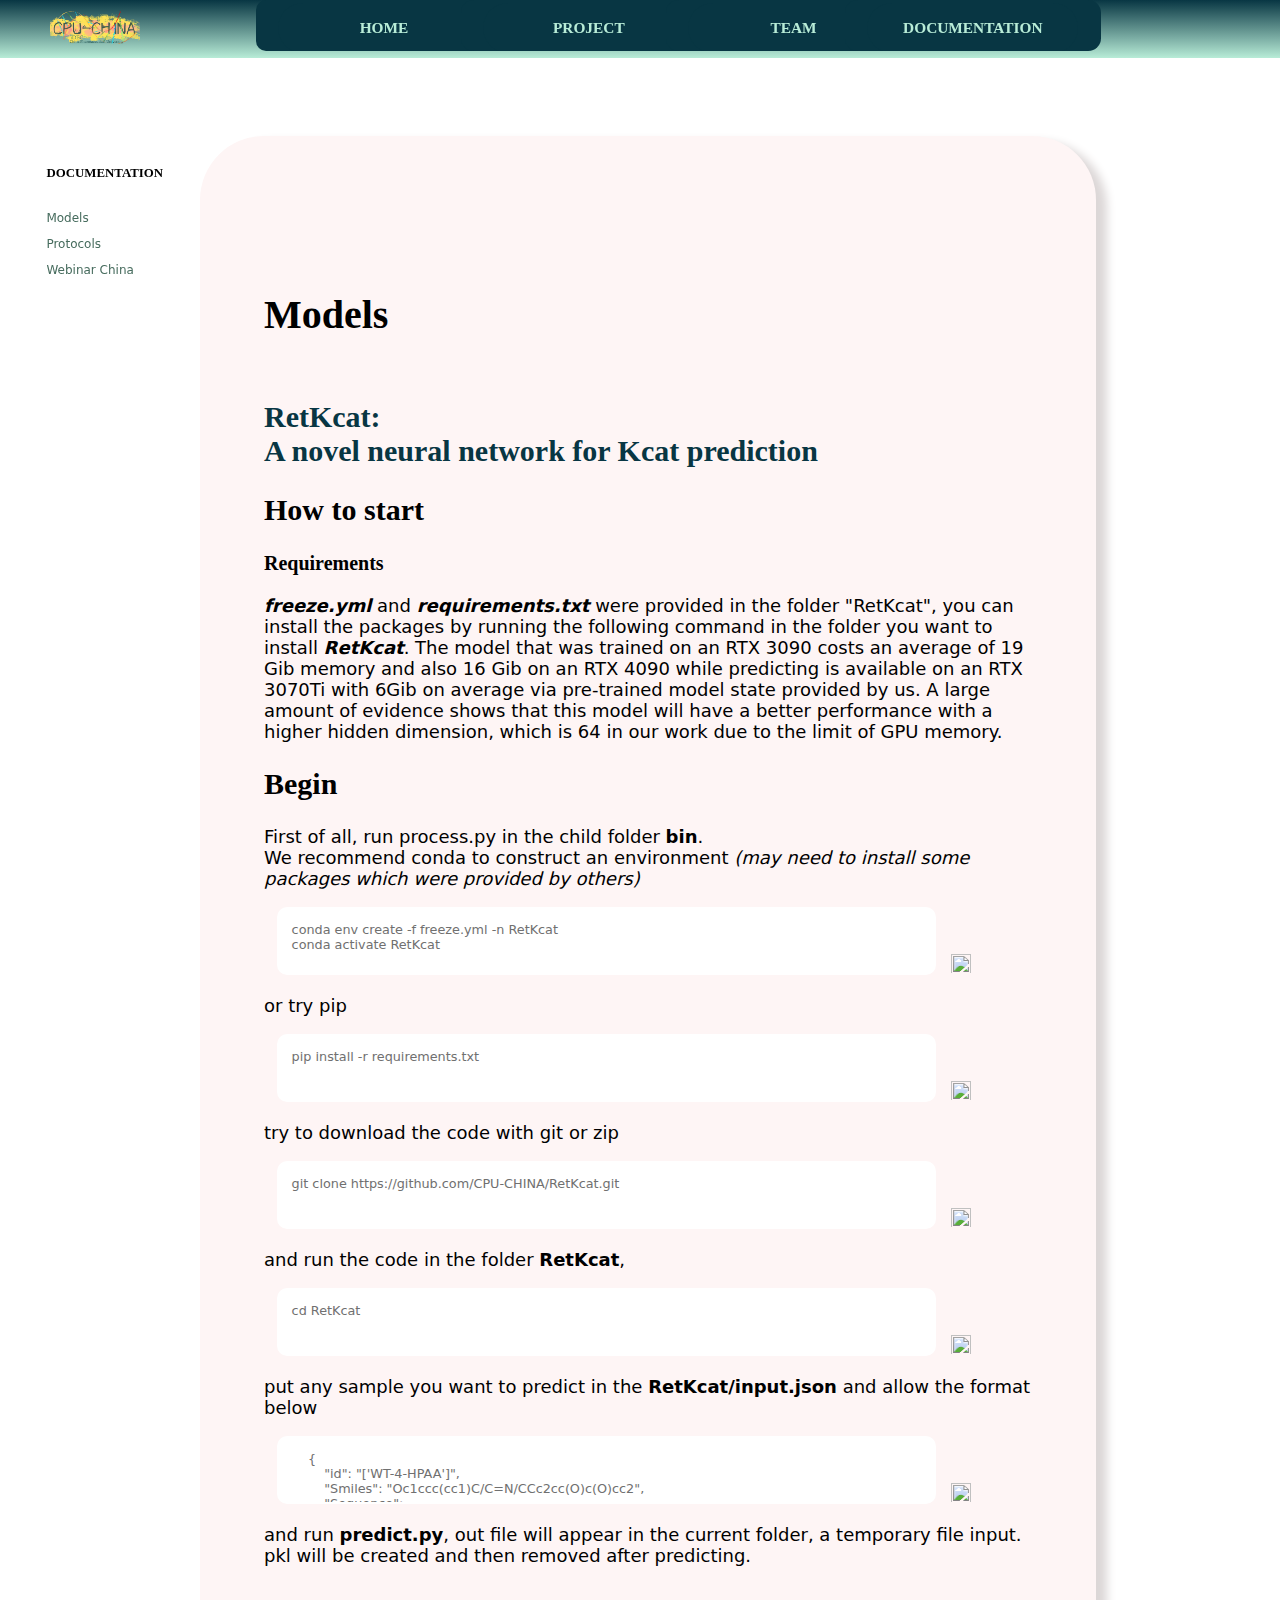
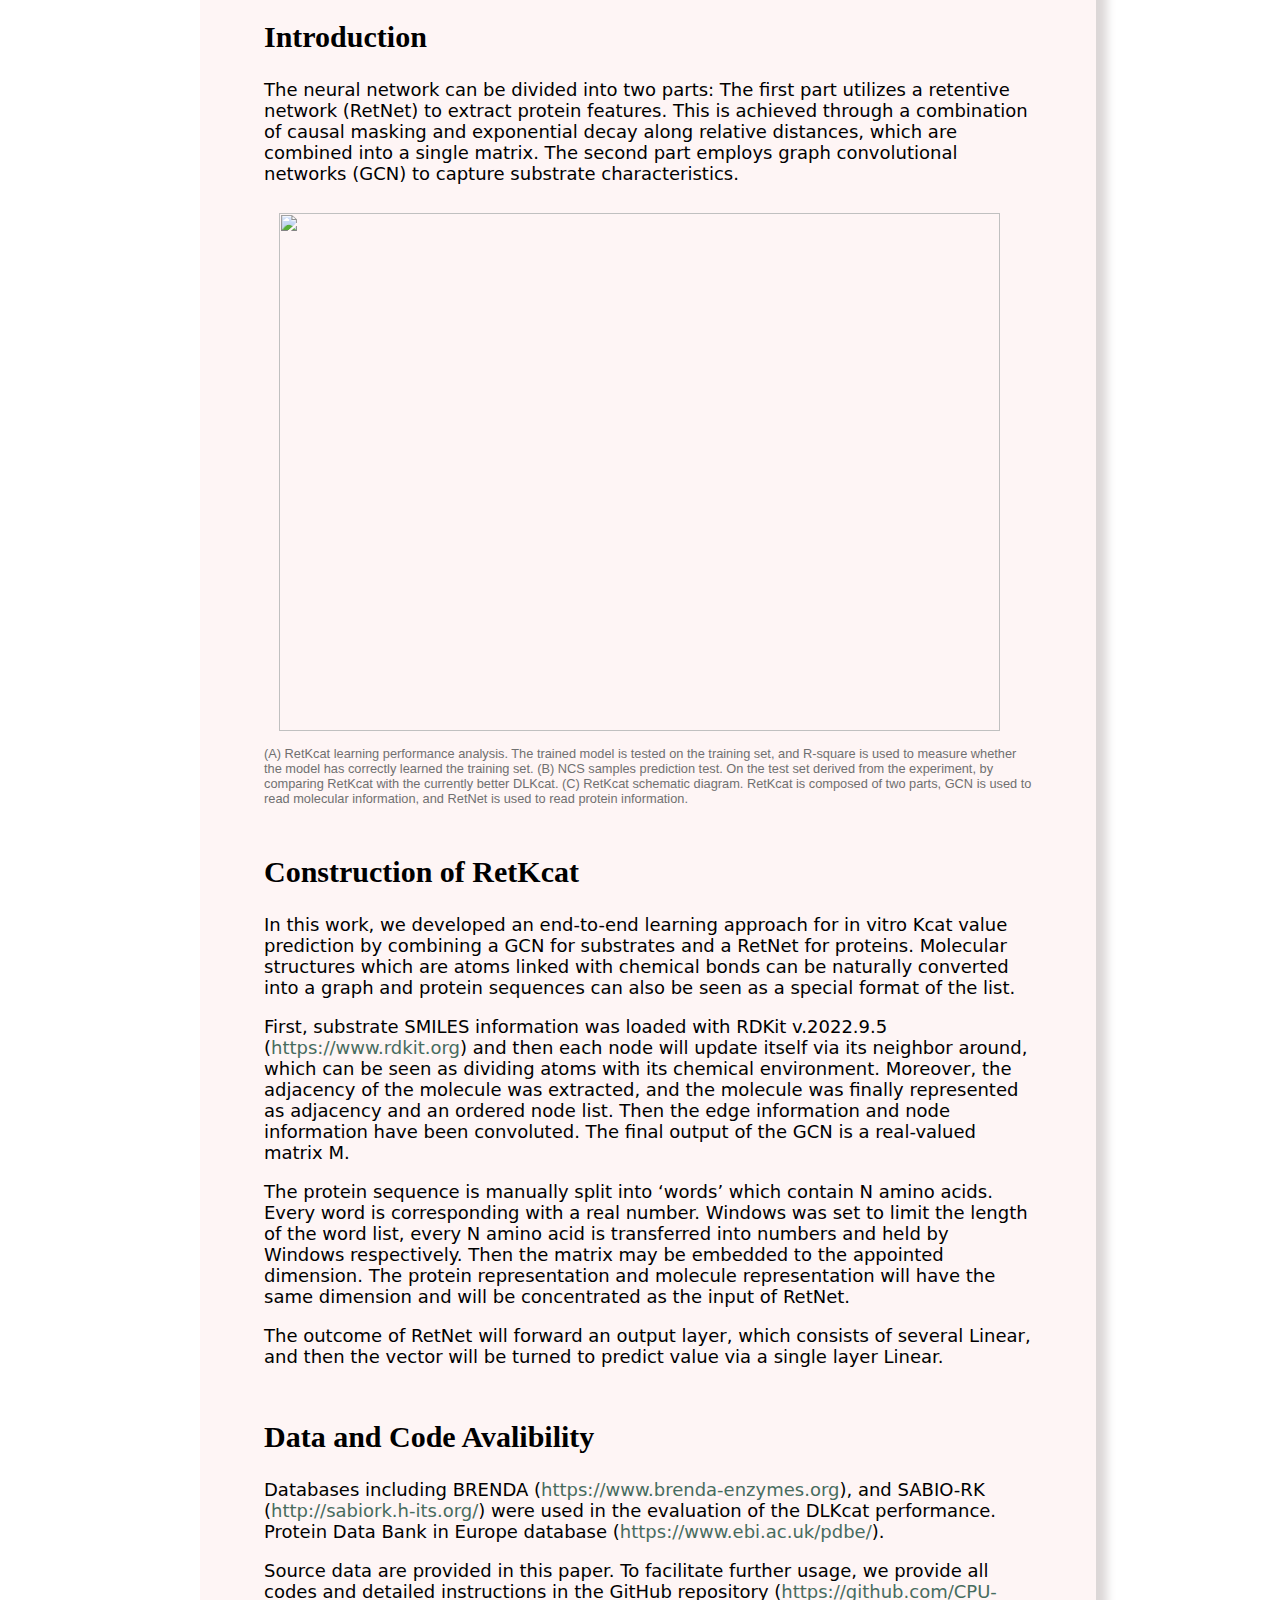
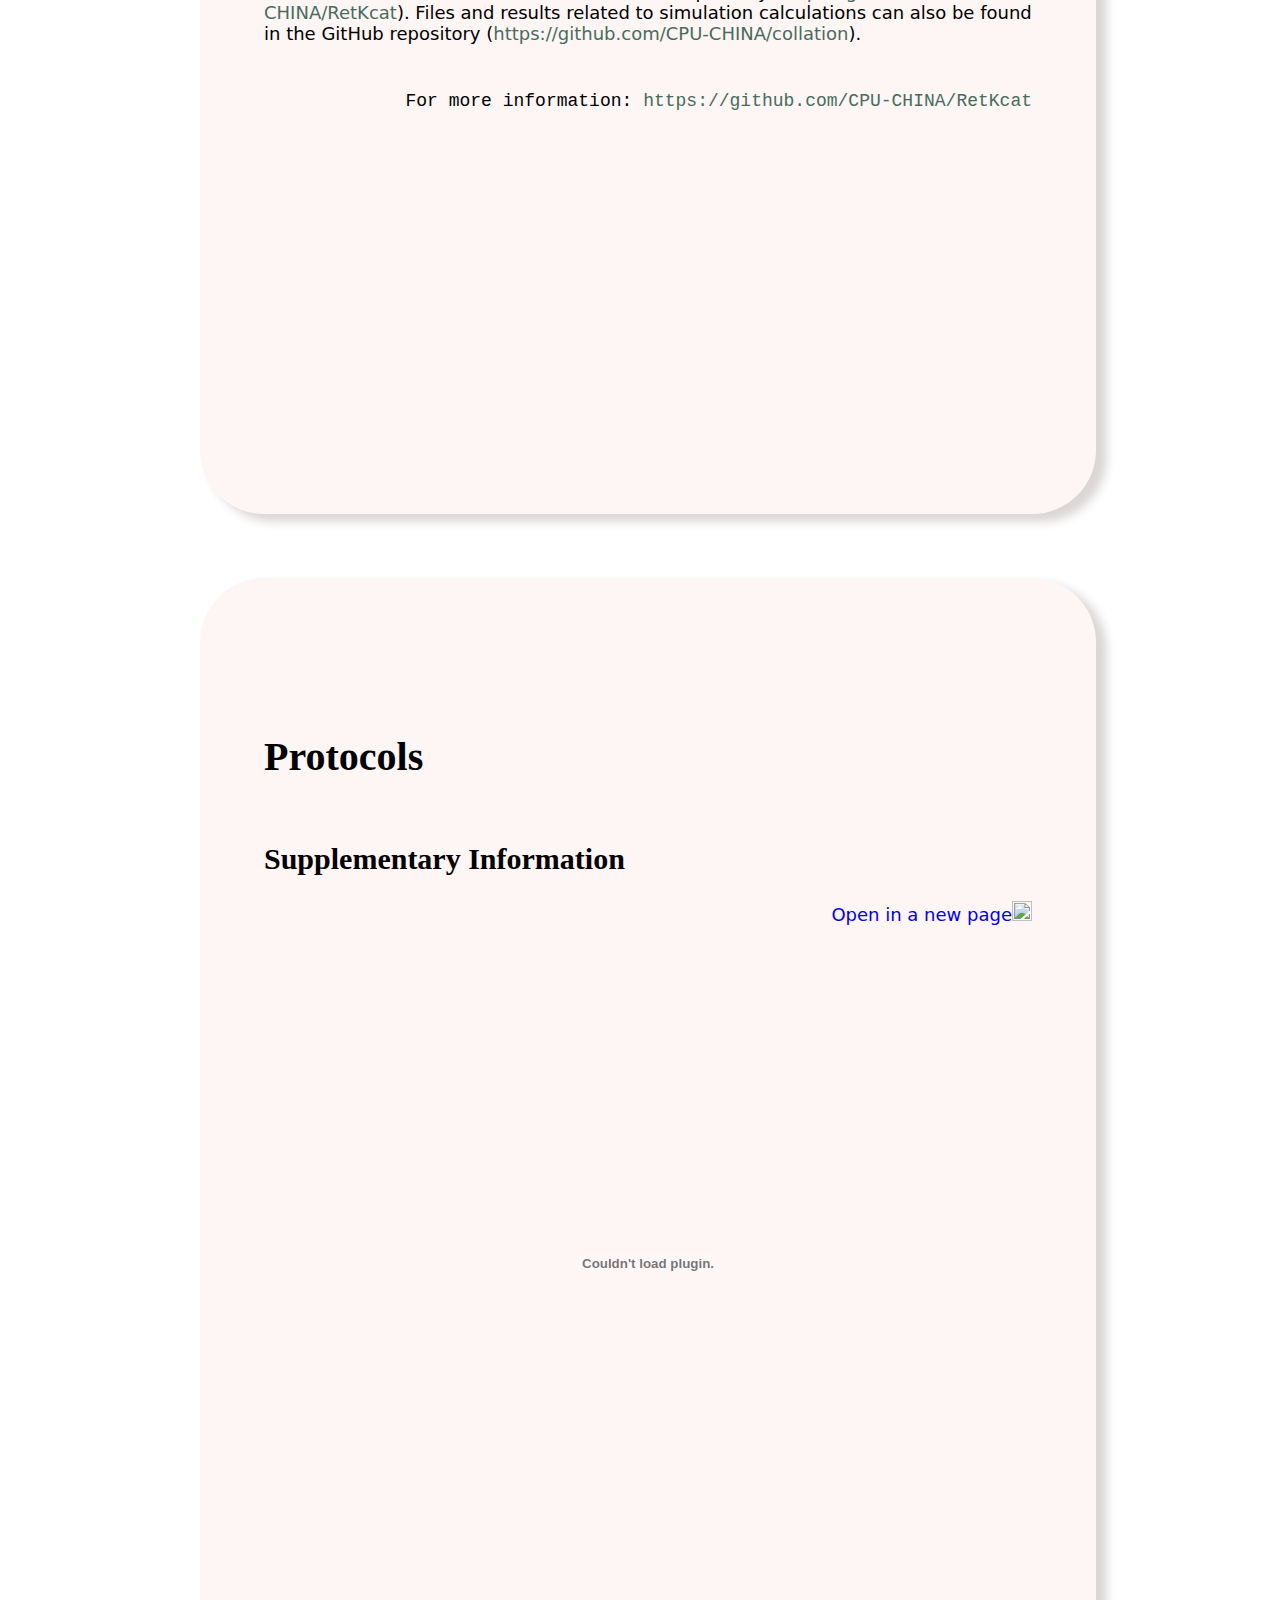
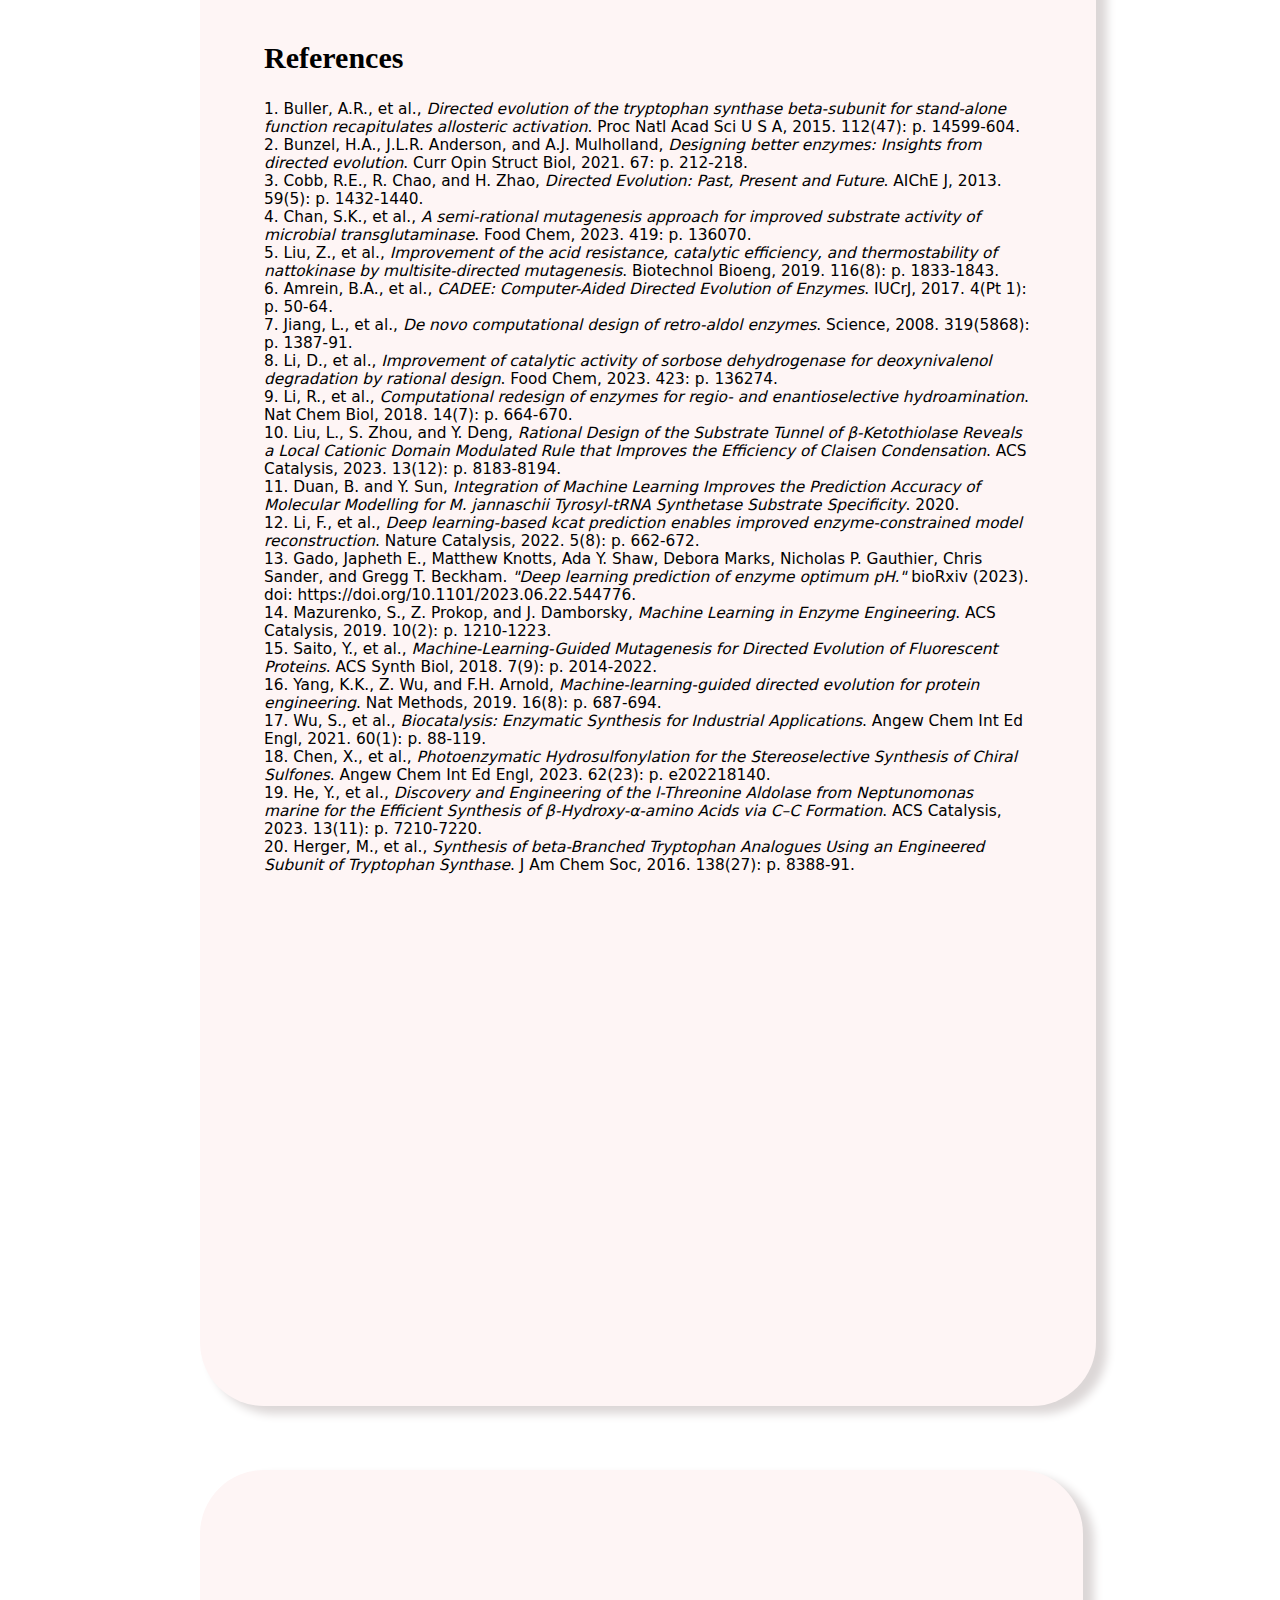
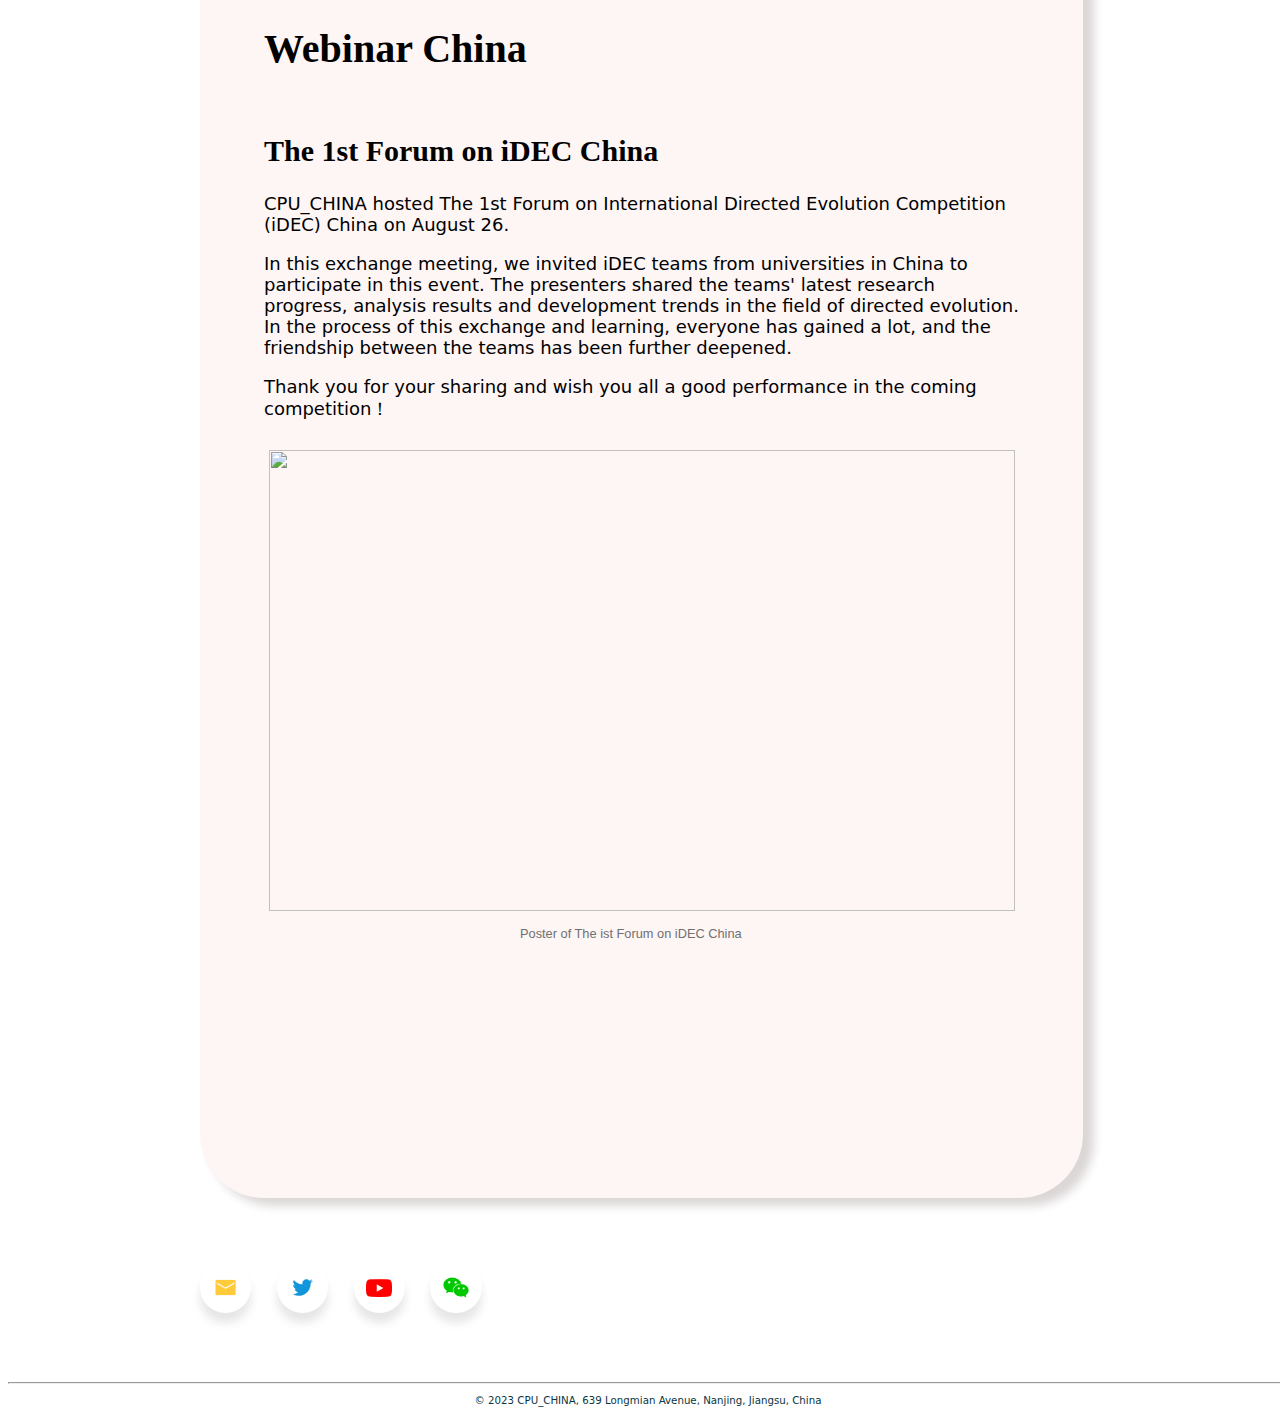
==== html/DOCUMENTATION.html @ b69ee8ca "Fix tital path" ====
<!doctype html>
<html lang="en">
<head>
<meta charset="utf-8">
<meta http-equiv="X-UA-Compatible" content="IE=edge,chrome=1"><meta http-equiv="Content-Type" content="text/html; charset=utf-8"><meta name="applicable-device" content="mobile"><meta name="renderer" content="webkit"><meta name="force-rendering" content="webkit"><meta name="viewport" content="width=device-width,initial-scale=1,minimum-scale=1,maximum-scale=1,user-scalable=no,viewport-fit=cover">
<title>DOCUMENTATION</title>
	<link rel="icon" href="../images/icon.png" size="16×16">
<link href="../css/DOCUMENTATION.css" rel="stylesheet" type="text/css">
<script id="applicationScript" type="text/javascript" src="../js/DOCUMENTATION.js"></script>
</head>

<body>
	
<div id="top">
	<button onclick="topFunction()" id="myBtn" title="Back to top"></button>
<script>
// 当网页向下滑动 20px 出现"返回顶部" 按钮
window.onscroll = function() {scrollFunction()};
 
function scrollFunction() {console.log(121);
    if (document.body.scrollTop > 20 || document.documentElement.scrollTop > 20) {
        document.getElementById("myBtn").style.display = "block";
    } else {
        document.getElementById("myBtn").style.display = "none";
    }
}
 
// 点击按钮，返回顶部
function topFunction() {
    document.body.scrollTop = 0;
    document.documentElement.scrollTop = 0;
}
</script>
	</div>
	<div id="nav">
		<img src="../images/队伍logo.png" alt="" style="width:7.025vw;height:3.325vw;margin-right:10rem;margin-left:5rem;margin-top:0.6vw"/>
		
		<div class="items">
        <div class="menu">
		<a href="../index.html" class="function">HOME</a>
			</div>
		</div>
		<div class="items">
			<div class="menu1">
		<a href="html/PROJECT.html" class="function">PROJECT</a>
		<div class="drop"><a href="PROJECT.html#aaa">Introduction</a></div>
		<div class="drop"><a href="PROJECT.html#bbb">Results</a></div>
        <div class="drop"><a href="TIMELINE.html">Timeline</a></div>
			</div>
		</div>
		<div class="items">
			<div class="menu2">
			<a href="html/MEMBERS.html" class="function">TEAM</a>
                <div class="drop"><a href="MEMBERS.html#aaa">Members</a></div>
                <div class="drop"><a href="SOCIAL MEDIA.html#aaa">Social Media</a></div>
				<div class="drop"><a href="SOCIAL MEDIA.html#bbb">Sponsors</a></div>
			</div>
		</div>
		<div class="items">
			<div class="menu3">
			<span><a href="html/DOCUMENTATION.html" class="function">DOCUMENTATION</a></span>
                <div class="drop"><a href="DOCUMENTATION.html#aaa">Models</a></div>
                <div class="drop"><a href="DOCUMENTATION.html#bbb">Protocols</a></div>
				<div class="drop"><a href="DOCUMENTATION.html#ccc">Webinar China</a></div>
	</div>
		</div>
	</div>
	<div id="float">
		<h6>DOCUMENTATION</h6>
		
		<p style="font-size:1.2rem"><a href="#aaa" class="website">Models</a></p>
		<p style="font-size:1.2rem"><a href="#bbb" class="website">Protocols</a></p>
		<p style="font-size:1.2rem"><a href="#ccc" class="website">Webinar China</a></p>
	</div>
<div id="aaa">
	<h1>Models</h1>
	<br />
		<h2 style="color:#083643">RetKcat: <br />A novel neural network for Kcat prediction</h2>
		<h2>How to start</h2>
		<h3>Requirements</h3>
		
	    <p><strong><em>freeze.yml</em></strong> and <strong><em>requirements.txt</em></strong> were provided in the folder "RetKcat", you can install the packages by running the following command in the folder you want to install <strong><em>RetKcat</em></strong>. The model that was trained on an RTX 3090 costs an average of 19 Gib memory and also 16 Gib on an RTX 4090 while predicting is available on an RTX 3070Ti with 6Gib on average via pre-trained model state provided by us. A large amount of evidence shows that this model will have a better performance with a higher hidden dimension, which is 64 in our work due to the limit of GPU memory.</p>
		
		<h2>Begin</h2>
	    <p>First of all, run process.py in the child folder <strong>bin</strong>.<br />
        We recommend conda to construct an environment <em>(may need to install some packages which were provided by others)</em></p>
		<textarea id="copy" class="codes" readonly>conda env create -f freeze.yml -n RetKcat
conda activate RetKcat</textarea>
        <button onClick="copy();" value="Copy"><div class="pichange" title="Copy"><img src="../images/复制 (2).png" alt=""/><img src="../images/复制 (3).png" alt=""/></div></button>
		
		<p>or try pip</p>
	    <textarea id="copy1" class="codes" readonly>pip install -r requirements.txt</textarea>
        <button onClick="copy1();" value="Copy"><div class="pichange" title="Copy"><img src="../images/复制 (2).png" alt=""/><img src="../images/复制 (3).png" alt=""/></div></button>
	    
		<p>try to download the code with git or zip</p>
	    <textarea id="copy2" class="codes" readonly>git clone https://github.com/CPU-CHINA/RetKcat.git</textarea>
		<button onClick="copy2();" value="Copy"><div class="pichange" title="Copy"><img src="../images/复制 (2).png" alt=""/><img src="../images/复制 (3).png" alt=""/></div></button>
		
		<p>and run the code in the folder <strong>RetKcat</strong>,</p>
	    <textarea id="copy3" class="codes" readonly>cd RetKcat</textarea>
		<button onClick="copy3();" value="Copy"><div class="pichange" title="Copy"><img src="../images/复制 (2).png" alt=""/><img src="../images/复制 (3).png" alt=""/></div></button>
		
		<p>put any sample you want to predict in the <strong>RetKcat/input.json</strong> and allow the format below</p>
	    <textarea id="copy4" class="codes" readonly>    {   
        "id": "['WT-4-HPAA']",
        "Smiles": "Oc1ccc(cc1)C/C=N/CCc2cc(O)c(O)cc2",
        "Sequence": "[base64]",
        "Value": 21.35
    }</textarea>
	    <button onClick="copy4();" value="Copy"><div class="pichange" title="Copy"><img src="../images/复制 (2).png" alt=""/><img src="../images/复制 (3).png" alt=""/></div></button>
	    
		<p>and run <strong>predict.py</strong>, out file will appear in the current folder, a temporary file input. pkl will be created and then removed after predicting.</p>
		<br />
		
		<h2>Introduction</h2>
	    <p>The neural network can be divided into two parts: The first part utilizes a retentive network (RetNet) to extract protein features. This is achieved through a combination of causal masking and exponential decay along relative distances, which are combined into a single matrix. The second part employs graph convolutional networks (GCN) to capture substrate characteristics.</p><br />
		<img src="../images/construction.png"  alt="" style="margin-left: 1.2vw;width:56.2875vw;height:40.5vw"/>
	    
		<p style="font-family:'Gill Sans', 'Gill Sans MT', 'Myriad Pro', 'DejaVu Sans Condensed', Helvetica, Arial, 'sans-serif';font-size: 1vw;color:#707070">(A) RetKcat learning performance analysis. The trained model is tested on the training set, and R-square is used to measure whether the model has correctly learned the training set. (B) NCS samples prediction test. On the test set derived from the experiment, by comparing RetKcat with the currently better DLKcat. (C) RetKcat schematic diagram. RetKcat is composed of two parts, GCN is used to read molecular information, and RetNet is used to read protein information.</p>
		<br />
		
		<h2>Construction of RetKcat</h2>
		<p>In this work, we developed an end-to-end learning approach for in vitro Kcat value prediction by combining a GCN for substrates and a RetNet for proteins. Molecular structures which are atoms linked with chemical bonds can be naturally converted into a graph and protein sequences can also be seen as a special format of the list.</p>
        <p>First, substrate SMILES information was loaded with RDKit v.2022.9.5 (<a href="https://www.rdkit.org" target="_blank" class="website">https://www.rdkit.org</a>) and then each node will update itself via its neighbor around, which can be seen as dividing atoms with its chemical environment. Moreover, the adjacency of the molecule was extracted, and the molecule was finally represented as adjacency and an ordered node list. Then the edge information and node information have been convoluted. The final output of the GCN is a real-valued matrix M.</p>
        
		<p>The protein sequence is manually split into ‘words’ which contain N amino acids. Every word is corresponding with a real number. Windows was set to limit the length of the word list, every N amino acid is transferred into numbers and held by Windows respectively. Then the matrix may be embedded to the appointed dimension. The protein representation and molecule representation will have the same dimension and will be concentrated as the input of RetNet.</p>

		<p>The outcome of RetNet will forward an output layer, which consists of several Linear, and then the vector will be turned to  predict value via a single layer Linear.</p><br />
	    
		<h2>Data and Code Avalibility</h2>
	    <p>Databases including BRENDA (<a href="https://www.brenda-enzymes.org" target="_blank" class="website">https://www.brenda-enzymes.org</a>), and SABIO-RK (<a href="http://sabiork.h-its.org/" target="_blank" class="website">http://sabiork.h-its.org/</a>) were used in the evaluation of the DLKcat performance. Protein Data Bank in Europe database (<a href="https://www.ebi.ac.uk/pdbe/" target="_blank" class="website">https://www.ebi.ac.uk/pdbe/</a>).</p>
	  
		<p>Source data are provided in this paper. To facilitate further usage, we provide all codes and detailed instructions in the GitHub repository (<a href="https://github.com/CPU-CHINA/RetKcat" target="_blank" class="website" >https://github.com/CPU-CHINA/RetKcat</a>). Files and results related to simulation calculations can also be found in the GitHub repository (<a href="https://github.com/CPU-CHINA/collation" target="_blank" class="website">https://github.com/CPU-CHINA/collation</a>).</p>
		<br />
		
		<p style="text-align: right;font-family: Consolas, 'Andale Mono', 'Lucida Console', 'Lucida Sans Typewriter', Monaco, 'Courier New', 'monospace'">For more information: <a href="https://github.com/CPU-CHINA/RetKcat" target="_blank" class="website">https://github.com/CPU-CHINA/RetKcat</a></p>
		</div>
	
<div id="bbb">
	<h1>Protocols</h1>
	<br />
		<h2>Supplementary Information</h2>
		<p style="text-align: right"><a href="../SI.pdf" target="_blank" class="SI" >Open in a new page<img src="../images/文件.png" width="20" height="20" alt=""/></a></p>
	  <p><embed type="application/pdf" src="../SI.pdf" style="width:100%;height: 50vw"></p>
	  <br />
		<h2>References</h2>
		<p style="font-size: 1.2vw">1. Buller, A.R., et al., <em>Directed evolution of the tryptophan synthase beta-subunit for stand-alone function recapitulates allosteric activation</em>. Proc Natl Acad Sci U S A, 2015. 112(47): p. 14599-604.<br />
2.	Bunzel, H.A., J.L.R. Anderson, and A.J. Mulholland, <em>Designing better enzymes: Insights from directed evolution</em>. Curr Opin Struct Biol, 2021. 67: p. 212-218.<br />
3.	Cobb, R.E., R. Chao, and H. Zhao, <em>Directed Evolution: Past, Present and Future</em>. AIChE J, 2013. 59(5): p. 1432-1440.<br />
4.	Chan, S.K., et al., <em>A semi-rational mutagenesis approach for improved substrate activity of microbial transglutaminase</em>. Food Chem, 2023. 419: p. 136070.<br />
5.	Liu, Z., et al., <em>Improvement of the acid resistance, catalytic efficiency, and thermostability of nattokinase by multisite-directed mutagenesis</em>. Biotechnol Bioeng, 2019. 116(8): p. 1833-1843.<br />
6.	Amrein, B.A., et al., <em>CADEE: Computer-Aided Directed Evolution of Enzymes</em>. IUCrJ, 2017. 4(Pt 1): p. 50-64.<br />
7.	Jiang, L., et al., <em>De novo computational design of retro-aldol enzymes</em>. Science, 2008. 319(5868): p. 1387-91.<br />
8.	Li, D., et al., <em>Improvement of catalytic activity of sorbose dehydrogenase for deoxynivalenol degradation by rational design</em>. Food Chem, 2023. 423: p. 136274.<br />
9.	Li, R., et al., <em>Computational redesign of enzymes for regio- and enantioselective hydroamination</em>. Nat Chem Biol, 2018. 14(7): p. 664-670.<br />
10.	Liu, L., S. Zhou, and Y. Deng, <em>Rational Design of the Substrate Tunnel of β-Ketothiolase Reveals a Local Cationic Domain Modulated Rule that Improves the Efficiency of Claisen Condensation</em>. ACS Catalysis, 2023. 13(12): p. 8183-8194.<br />
11.	Duan, B. and Y. Sun, <em>Integration of Machine Learning Improves the Prediction Accuracy of Molecular Modelling for M. jannaschii Tyrosyl-tRNA Synthetase Substrate Specificity</em>. 2020.<br />
12.	Li, F., et al., <em>Deep learning-based kcat prediction enables improved enzyme-constrained model reconstruction</em>. Nature Catalysis, 2022. 5(8): p. 662-672.<br />
13.	Gado, Japheth E., Matthew Knotts, Ada Y. Shaw, Debora Marks, Nicholas P. Gauthier, Chris Sander, and Gregg T. Beckham. <em>"Deep learning prediction of enzyme optimum pH."</em> bioRxiv (2023). doi: https://doi.org/10.1101/2023.06.22.544776.<br />
14.	Mazurenko, S., Z. Prokop, and J. Damborsky, <em>Machine Learning in Enzyme Engineering</em>. ACS Catalysis, 2019. 10(2): p. 1210-1223.<br />
15.	Saito, Y., et al., <em>Machine-Learning-Guided Mutagenesis for Directed Evolution of Fluorescent Proteins</em>. ACS Synth Biol, 2018. 7(9): p. 2014-2022.<br />
16.	Yang, K.K., Z. Wu, and F.H. Arnold, <em>Machine-learning-guided directed evolution for protein engineering</em>. Nat Methods, 2019. 16(8): p. 687-694.<br />
17.	Wu, S., et al., <em>Biocatalysis: Enzymatic Synthesis for Industrial Applications</em>. Angew Chem Int Ed Engl, 2021. 60(1): p. 88-119.<br />
18.	Chen, X., et al., <em>Photoenzymatic Hydrosulfonylation for the Stereoselective Synthesis of Chiral Sulfones</em>. Angew Chem Int Ed Engl, 2023. 62(23): p. e202218140.<br />
19.	He, Y., et al., <em>Discovery and Engineering of the l-Threonine Aldolase from Neptunomonas marine for the Efficient Synthesis of β-Hydroxy-α-amino Acids via C–C Formation</em>. ACS Catalysis, 2023. 13(11): p. 7210-7220.<br />
20.	Herger, M., et al., <em>Synthesis of beta-Branched Tryptophan Analogues Using an Engineered Subunit of Tryptophan Synthase</em>. J Am Chem Soc, 2016. 138(27): p. 8388-91.<br />
<br />
</p>
	</div>
<div id="ccc">
	<h1>Webinar China</h1>
	<br />
		<h2>The 1st Forum on iDEC China</h2>
		
	    <p>CPU_CHINA hosted The 1st Forum on International Directed Evolution Competition (iDEC) China on August 26.</p>
		<p>In this exchange meeting, we invited iDEC teams from universities in China to participate in this event. The presenters shared the teams' latest research progress, analysis results and development trends in the field of directed evolution. In the process of this exchange and learning, everyone has gained a lot, and the friendship between the teams has been further deepened. </p>
		<p>Thank you for your sharing and wish you all a good performance in the coming competition！</p>
		<br />
	    <img src="../images/poster.jpg" alt="" style="padding-left:0.4vw;width:58.26vw;height:36.024vw"/> <p style="padding-left:20vw;font-family:'Gill Sans', 'Gill Sans MT', 'Myriad Pro', 'DejaVu Sans Condensed', Helvetica, Arial, 'sans-serif';font-size: 1vw;color:#707070">Poster of The ist Forum on iDEC China</p>
	</div>

<div id="foot">
	<div class="wrapper">
		<div class="button1">
			<div class="icon">
	    <img src="../images/邮件_2.png" style="width:2vw;height:2vw" alt=""/>
			<a href="cpuidec@outlook.com" class="website" target="_blank"><span>Mail</span></a>
		</div>
		</div>
		<div class="button1">
			<div class="icon">
			<img src="../images/推特 (2).png" style="width:2vw;height:2vw" alt=""/>
			<a href="https://twitter.com/CPUiDEC" class="website" target="_blank"><span>X/Twitter</span></a>
		</div>
		</div>
		<div class="button1">
			<div class="icon">
	    <img src="../images/youtube (2).png" style="width:2vw;height:2vw" alt=""/>
			<a href="https://www.youtube.com/channel/UC6F-a6IRl6As4OQupKKFChA" class="website" target="_blank"><span>YouTube</span></a>
		</div>
		</div>
		<div class="button1">
			<div class="icon">
	    <img src="../images/微信 (4).png" style="width:2vw;height:2vw" alt=""/>
			<a href="https://mp.weixin.qq.com/s/IXvS5gNCoC4EXbNunYW3pA" class="website" target="_blank"><span>WeChat</span></a>
		</div>
	</div>
	</div>
	</div>
	<div style="margin-top:5vw">
	<hr style="color:#083643">
		<p style="color:#083643;font-size: 0.8vw;text-align: center">© 2023 CPU_CHINA, 639 Longmian Avenue, Nanjing, Jiangsu, China</p>
	</div>
</body>
</html>
---- css/DOCUMENTATION.css ----
@charset "utf-8";
/* CSS Document */

#loading{
	width:50vw;
	height:100vh;
	overflow:hidden;
	top:0;
	left:0;
	padding-left: 28vw;
	padding-top:13vw;
	float:left;
	margin-bottom:10vw;
	z-index: 999;
	background-color:black;
	position: fixed

}

html,body{
	font-size:10px;
	width:100%;
	display: grid;
}
body{
	min-width: 1200px;
	overflow: scroll
}

@media(max-width:600px){
	#loading_bg{width:100vw}
	#loading{width:100vw}
	body{width:100vw;}
	#top{width:100vw}
	#nav{width:100vw}
	#float{width:100vw}
	#aaa{width:100vw}
	#bbb{width:100vw}
	#ccc{width:100vw}
	#foot{width:100vw}
	}
@media(max-width:700px){
	#loading_bg{width:100vw}
	#loading{width:100vw}
	body{width:100vw;}
	#top{width:100vw}
	#nav{width:100vw}
	#float{width:100vw}
	#aaa{width:100vw}
	#bbb{width:100vw}
	#ccc{width:100vw}
	#foot{width:100vw}
}
@media(max-width:800px){
	#loading_bg{width:100vw}
	#loading{width:100vw}
	body{width:100vw;}
	#top{width:100vw}
	#nav{width:100vw}
	#float{width:100vw}
	#aaa{width:100vw}
	#bbb{width:100vw}
	#ccc{width:100vw}
	#foot{width:100vw}
}
@media(max-width:960px){
	#loading_bg{width:100vw}
	#loading{width:100vw}
	body{width:100vw;}
	#top{width:100vw}
	#nav{width:100vw}
	#float{width:100vw}
	#aaa{width:100vw}
	#bbb{width:100vw}
	#ccc{width:100vw}
	#foot{width:100vw}
}
@media(max-width:1100px){
	#loading_bg{width:100vw}
	#loading{width:100vw}
	body{width:100vw;}
	#top{width:100vw}
	#nav{width:100vw}
	#float{width:100vw}
	#aaa{width:100vw}
	#bbb{width:100vw}
	#ccc{width:100vw}
	#foot{width:100vw}
}
@media(max-width:1200px){
	#loading_bg{width:100vw}
	#loading{width:100vw}
	body{width:100vw;}
	#top{width:100vw}
	#nav{width:100vw}
	#float{width:100vw}
	#aaa{width:100vw}
	#bbb{width:100vw}
	#ccc{width:100vw}
	#foot{width:100vw}
}
@media(max-width:1300px){
	#loading_bg{width:100vw}
	#loading{width:100vw}
	body{width:100vw;}
	#top{width:100vw}
	#nav{width:100vw}
	#float{width:100vw}
	#aaa{width:100vw}
	#bbb{width:100vw}
	#ccc{width:100vw}
	#foot{width:100vw}
}
@media(max-width:1400px){
	#loading_bg{width:100vw}
	#loading{width:100vw}
	body{width:100vw;}
	#top{width:100vw}
	#nav{width:100vw}
	#float{width:100vw}
	#aaa{width:100vw}
	#bbb{width:100vw}
	#ccc{width:100vw}
	#foot{width:100vw}
}
@media(max-width:1500px){
	#loading_bg{width:100vw}
	#loading{width:100vw}
	body{width:100vw;}
	#top{width:100vw}
	#nav{width:100vw}
	#float{width:100vw}
	#aaa{width:100vw}
	#bbb{width:100vw}
	#ccc{width:100vw}
	#foot{width:100vw}
}
@media(max-width:1600px){
	#loading_bg{width:100vw}
	#loading{width:100vw}
	body{width:100vw;}
	#top{width:100vw}
	#nav{width:100vw}
	#float{width:100vw}
	#aaa{width:100vw}
	#bbb{width:100vw}
	#ccc{width:100vw}
	#foot{width:100vw}
}
main{
	width:min(70ch,100% - 4rem);
	margin-inline:auto;
}
h1{
	font-size: 4rem;
}
h2{
	font-size: 3rem;
}
h3{
	font-size: 2rem;
}
p{
	font-size:1.8rem;
	font-family:Segoe, "Segoe UI", "DejaVu Sans", "Trebuchet MS", Verdana, "sans-serif";
	word-break: normal;
}
a{
	text-decoration:none;
}

/*回到顶部按钮*/
#top{
	
}
#myBtn {
			position: fixed;
			bottom: 8vw;
			right: 4vw;
			z-index: 99;
			border: none;
			cursor: pointer;
			inline-height:0;
			font-size:0;
			width:7.5rem;
			height:7.5rem;
			background-color:rgba(0,0,0,0.00);
			background-image: url("../images/组件 1 – 4.png");
			opacity: 0.6;
			background-repeat: no-repeat;
			}
#myBtn:hover {
	filter:drop-shadow(4px 4px 4px rgba(12,0,0,0.2));
	opacity: 1
}
/*顶部导航栏*/
#nav{
	position: fixed;
	width:100%;
	height:4.5vw;
	float:left;
	background:linear-gradient(rgba(8,54,67,1),rgba(184,236,215,1));
	top:0;
	left:0;
	right:0
	
}
/*侧边导航栏*/
#float{
	height:20vw;
	position: fixed;
	margin-top:10vw;
	margin-left: 3vw;
	font-size: 1.5vw;
	font-weight: normal
	
}
/*各个栅格*/
#aaa{
	width:60%;
	height:345rem;
	float:left;
	margin-left:15vw;
	margin-top:10vw;
	padding-top:10vw;
	padding-left:5vw;
	padding-right:5vw;
	background-color: #FEF5F5;
	border-radius: 5vw;
	box-shadow: 10px 7px 10px 1px #DCD7D7;
	
}
#bbb{
	width:60%;
	height:230rem;
	float:left;
	margin-left:15vw;
	margin-top:5vw;
	padding-top:10vw;
	padding-left:5vw;
	padding-right:5vw;
	background-color: #FEF5F5;
	border-radius: 5vw;
	box-shadow: 10px 7px 10px 1px #DCD7D7 ;
}
#ccc{
	width:59%;
	height:120rem;
	float:left;
	margin-left:15vw;
	margin-top:5vw;
	padding-top:10vw;
	padding-left:5vw;
	padding-right:5vw;
	background-color: #FEF5F5;
	border-radius: 5vw;
	box-shadow: 10px 7px 10px 1px #DCD7D7 ;
}
/*底部按钮和页尾*/
#foot{
	margin:0;
	padding:0;
	box-sizing: border-box;
	font-family: "Poppins",sans-serif;
}
.wrapper{
	margin-left: 14vw;
	margin-top:5vw
}
.icon{
	width:100%;
	height:4vw;
	display: grid;
	place-items:center;
	background:linear-gradient(315deg，#fff 0%,#d7e1ec 74%)；
}
.wrapper .button1{
	height:4vw;
	width:4vw;
	float: left;
	margin:0 1vw;
	background:#fff;
	border-radius: 3vw;
	overflow: hidden;
	box-shadow: 0px 10px 10px rgba(0,0,0,0.1);
	transition: all 0.3s ease-in-out;
}
.wrapper .button1:hover{
	width:12vw;
}
.wrapper .button1 .icon{
	display: inline-block;
	text-align: center;
	border-radius: 3vw;
	width:4vw;
	height:4vw;
	margin-top:1vw;
	margin-left:1vw
	
}
.wrapper .button1 .icon img{
	float: left;
	line-height:4vw
}
.wrapper .button1 span{
	font-size: 1.2vw;
	font-weight: 500;
	line-height: 0.2vw;
	margin-left: 4vw;
	font-family:Baskerville, "Palatino Linotype", Palatino, "Century Schoolbook L", "Times New Roman", "serif";
	float: left;
	margin-top: -1vw;
	height:4vw
}
/*导航栏*/
.function:link,.function:visited {
			display:inline-block;
		    width:16vw;
			font-family: Bronova;
			font-weight:bold;
			font-size: 1.2vw;
			color: rgba(184,236,215,1);
			background-color:rgba(8,54,67,1);
	
			text-align:center;
			padding:0.1vw;
			text-decoration:none;
			text-transform:uppercase;
			border:2px solid rgba(255,255,255,0);
			border-radius: 2.6vw;
	height:2vw;
	padding-bottom:1.5vw;
	margin-top: 0.2vw;
	margin-bottom: 0.2vw;
		}
		.function:hover,.function:active {
			text-decoration: underline;
			border-radius: 2.6vw;
			filter: drop-shadow(4px 4px 8px rgba(255,255,255,0.80));
			border:2px solid rgba(184,236,215,1);
			}

.items {
    width:100%;
	left:0;
	top:0;
	height: 0;
	float: left;
	background: rgba(8,54,67,1);
}

.menu{
    width: 20vw;
    height: 4vw;
    background: rgba(8,54,67,1);
    line-height: 3.5vw;
    text-align: center;
    position:fixed;
	top:0;
    overflow:hidden;
	z-index: 99;
	float: left;
	margin-left:20vw;
	border-radius: 1rem;
	
	
}
.menu:hover{
    overflow:visible;
	width:20vw;
    color: rgba(8,54,67,1);
    z-index:999;
    cursor:pointer;
}
.menu1{
    width: 20vw;
    height: 4vw;
    background: rgba(8,54,67,1);
    line-height: 3.5vw;
    text-align: center;
    position:fixed;
	top:0;
    overflow:hidden;
	font-family: Bronova;
	font-weight: Bold;
	font-size: 1.4vw;
	z-index: 99;
	float: left;
	margin-left:36vw;
	border-radius: 1vw;
	
	
}
.menu1:hover{
    overflow:visible;
	width:20vw;
    color: rgba(8,54,67,1);
    z-index:999;
    cursor:pointer;
	
}
.menu2{
    width: 20vw;
    height: 4vw;
    background: rgba(8,54,67,1);
    line-height: 3.5vw;
    text-align: center;
    position:fixed;
	top:0;
    overflow:hidden;
	font-family: Bronova;
	font-weight: Bold;
	font-size: 1.4vw;
	z-index: 99;
	float: left;
	margin-left:52vw;
	border-radius: 1vw
	
}
.menu2:hover{
    overflow:visible;
	width:20vw;
    color: rgba(8,54,67,1);
    z-index:999;
    cursor:pointer;
}
.menu3{
    width: 20vw;
    height: 4vw;
    background: rgba(8,54,67,1);
    line-height: 3.5vw;
    text-align: center;
    position:fixed;
	top:0;
    overflow:hidden;
	font-family:Bronova;
	font-weight: Bold;
	font-size: 1.4vw;
	z-index: 99;
	float: left;
	margin-left:66vw;
	border-radius: 1vw
	
}
.menu3:hover{
    overflow:visible;
	width:20vw;
    color: rgba(8,54,67,1);
    z-index:999;
    cursor:pointer;
}
.drop{
    filter:drop-shadow(2px 2px 2px rgba(255,255,255,0.80));
	text-shadow: -1px 1px 0 #FFF, 1px 1px 0 #FFF,1px -1px 0 #FFF,-1px -1px 0 #FFF;
    text-align: center;
    width: 15vw;
    height: 2.5vw;
    line-height: 2.9vw;
    overflow: hidden;
	font-weight:normal;
	margin-left:2.2vw;
	font-weight: bold;
	font-size:1vw;
	color:rgba(8,54,67,1);
	border:2px solid rgba(255,255,255,0);
}
.drop a{
	color:#476C5E
}
.drop:active,.drop:hover{
    background: rgba(184,236,215,1);
	filter: drop-shadow(4px 4px 4px rgba(184,236,215,0.80));
    cursor: pointer;
	border: 2px solid #0E5468;
	border-radius: 1.6vw;
	color:#53831F
}
/*复制代码*/
button{
	border:2px solid rgba(255,255,255,0);
	background-color:#FEF5F5;
	height:2.1vw;
}
button:hover{
	border:2px solid rgba(255,255,255,0);
	height:2.1vw;
	
}
textarea{
	font-family:"Lucida Grande", "Lucida Sans Unicode", "Lucida Sans", "DejaVu Sans", Verdana, "sans-serif";
	width:50vw;
	font-size:1vw;
	margin-left:1vw;
	height:3vw;
	padding-left:1vw;
	padding-top:1vw;
	padding-bottom:1vw;
	border:2px solid rgba(255,255,255,0);
	border-radius: 0.8vw;
	resize: none;
	user-select: none;
	color: #707070	
	}
.pichange{
	width:2vw;
	height:2vw;
	overflow: hidden;
	border:2px solid rgba(255,255,255,0);
}
.pichange img{
	border:2px solid rgba(255,255,255,0);
	padding-left:0;
	padding-top: 5px;
	height:20px;
	width:20px;
}
.pichange:hover img:last-child{
	display: block;
	border:2px solid rgba(255,255,255,0);
	cursor: pointer
}
.pichange:hover img:first-child{
	display: none;
	border:2px solid rgba(255,255,255,0);
	cursor: pointer
}
.pichange img:last-child{
	display: none;
	border:2px solid rgba(255,255,255,0);			
}
.website{
	text-decoration: none;
	color:#476C5E
}
.website:hover{
	text-decoration: underline;
	color:#9FA939
}
.website:visited{
	color:#9FA939
}
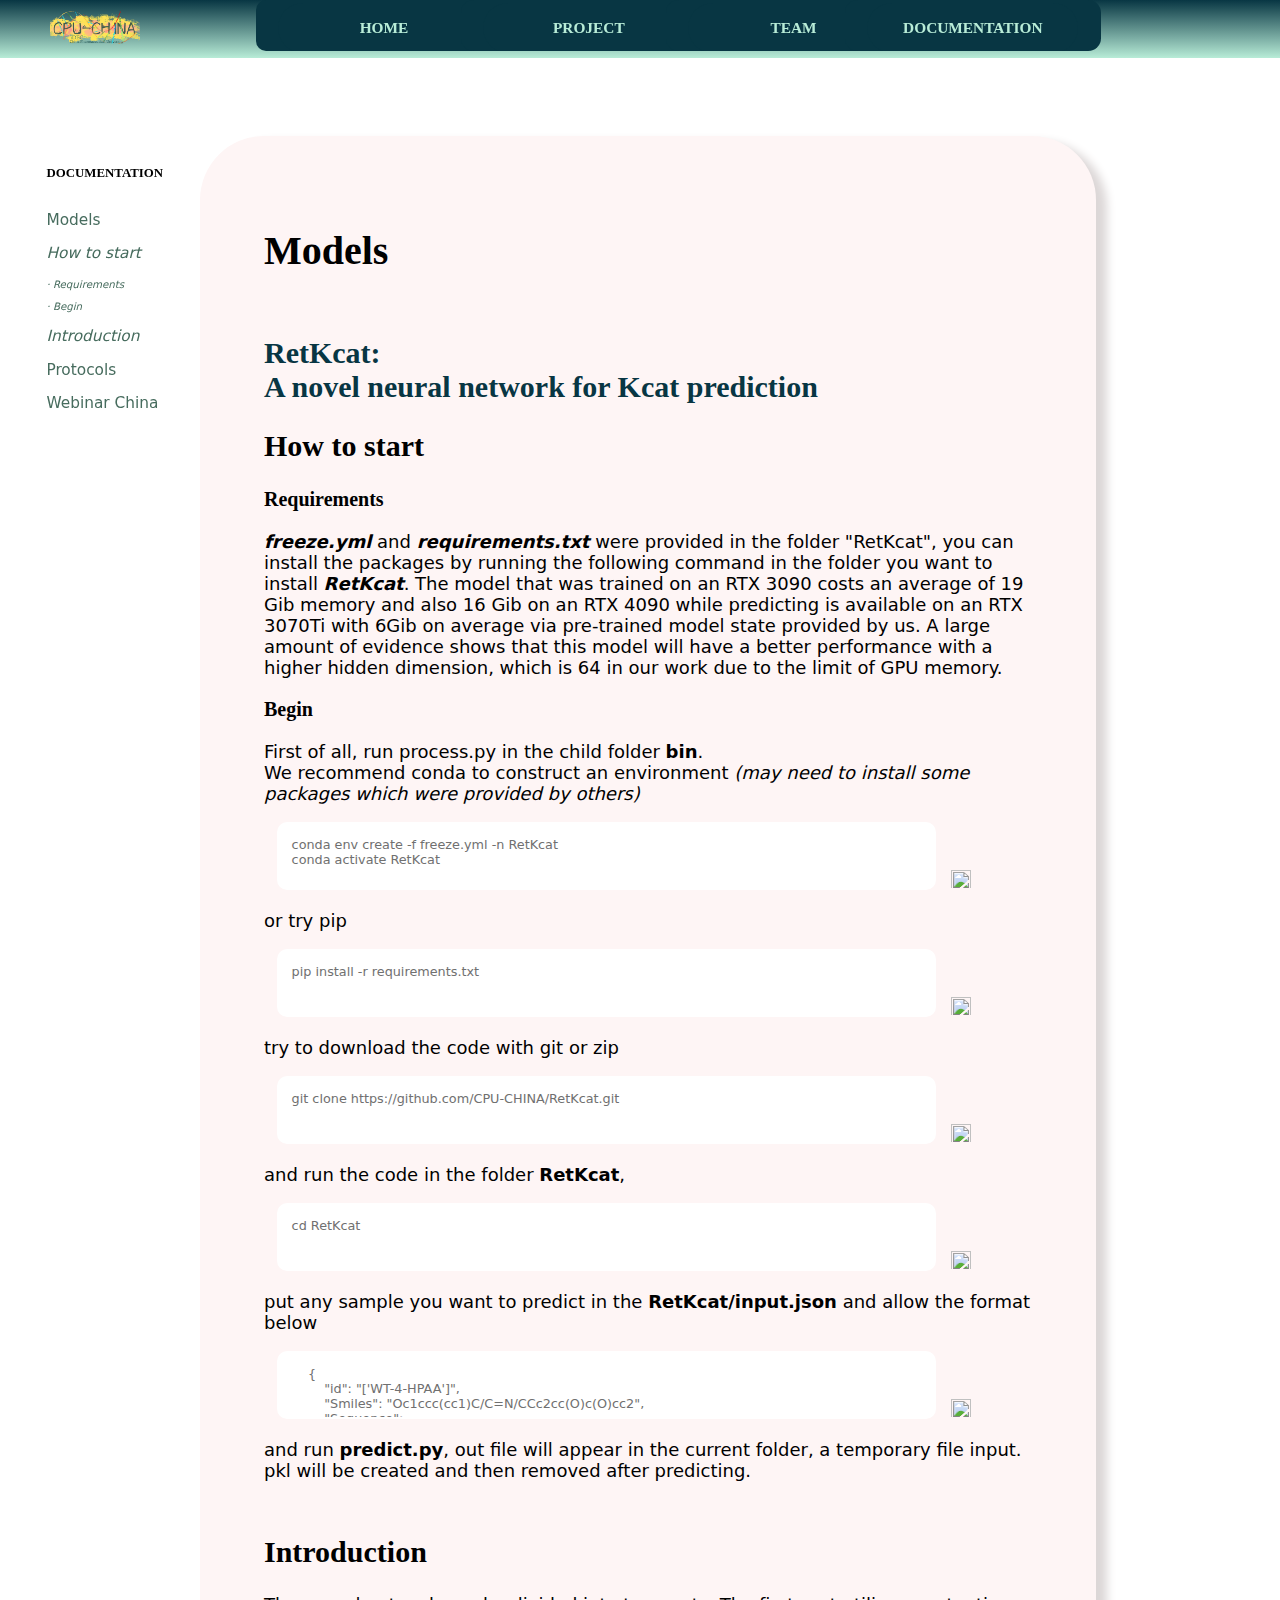
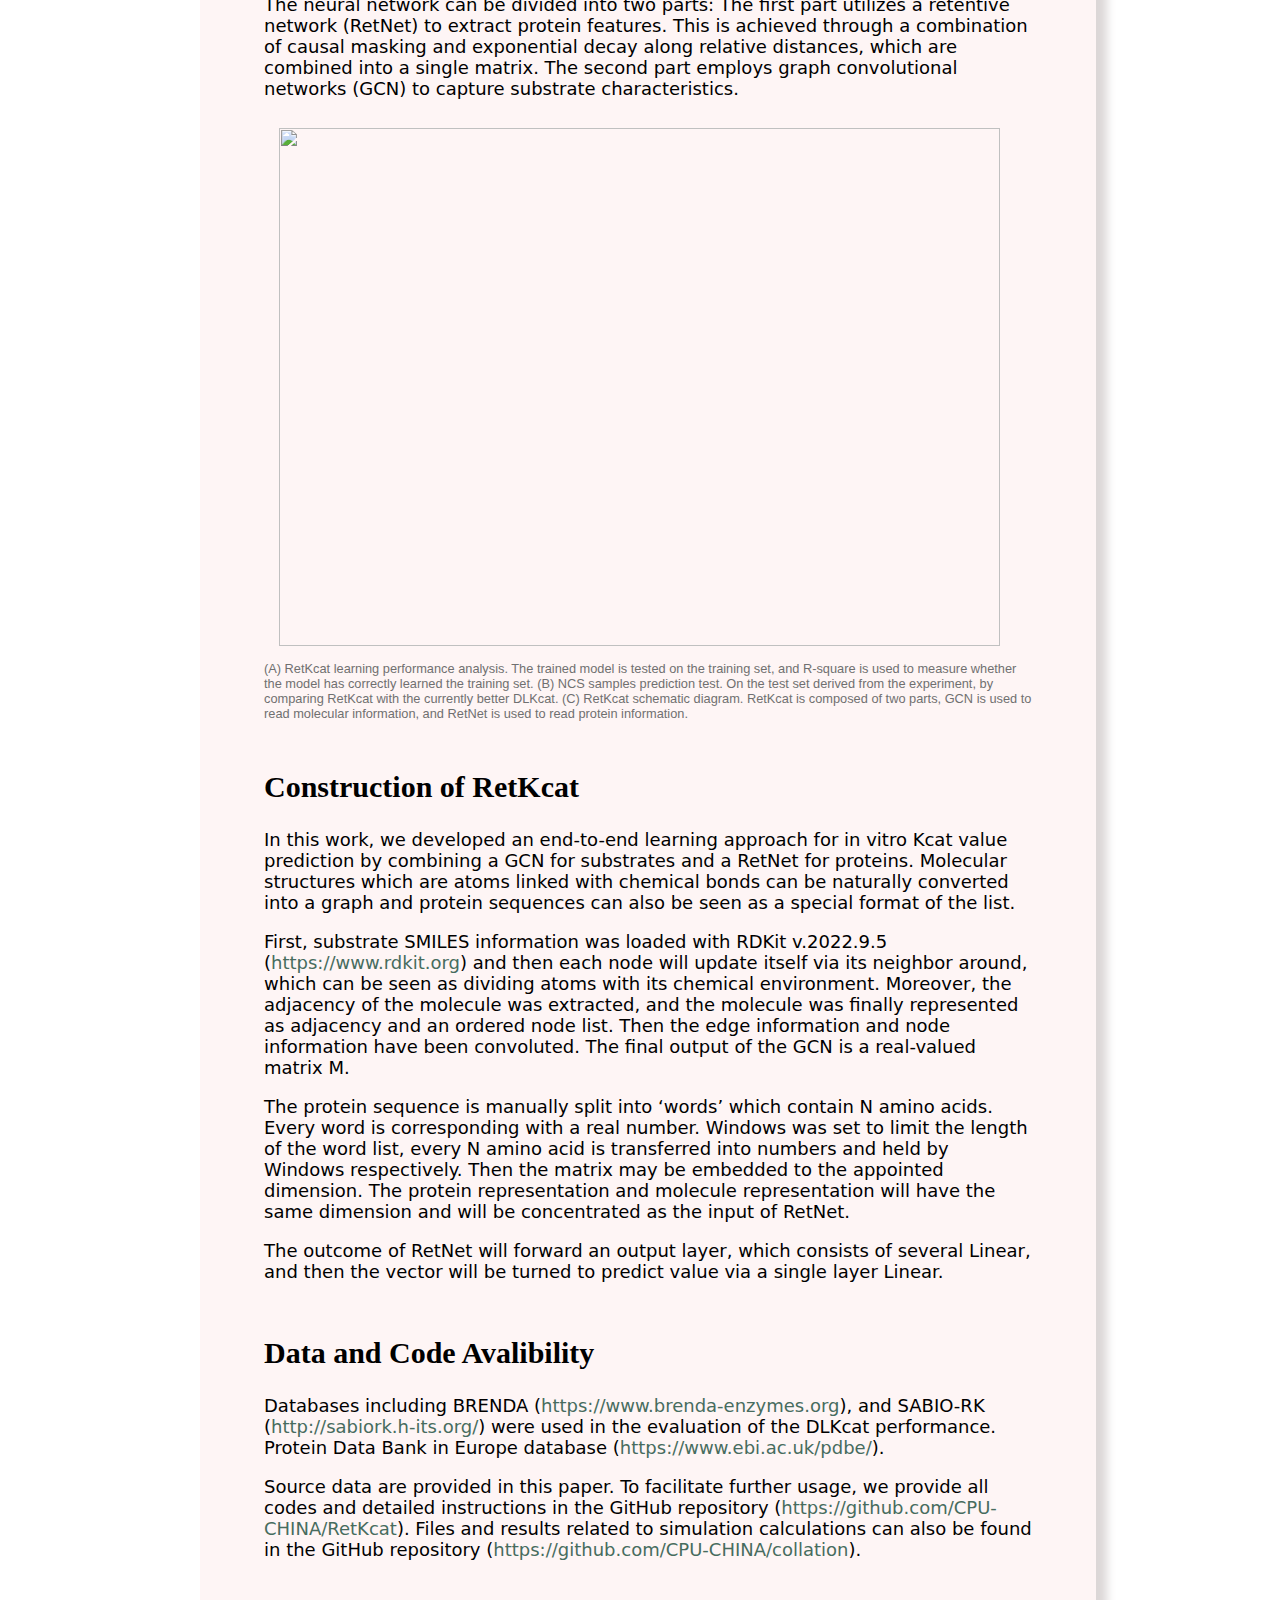
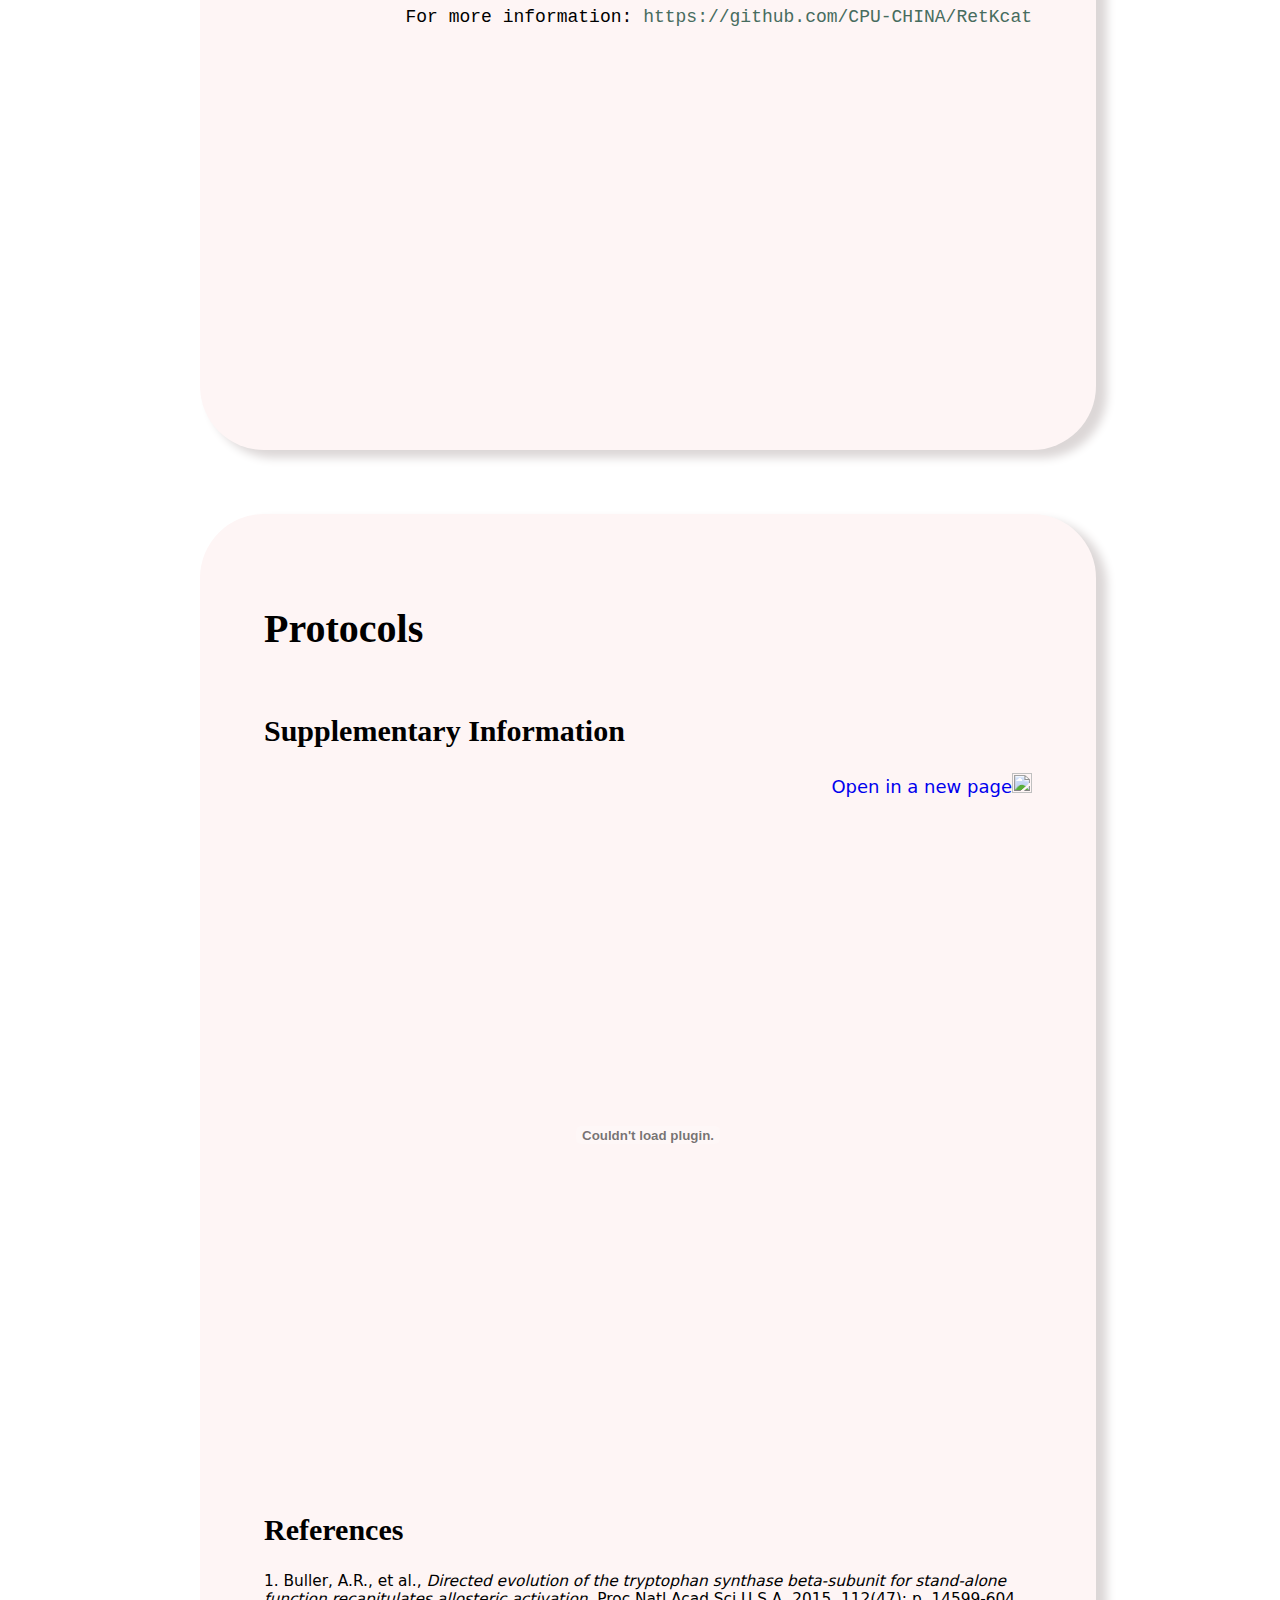
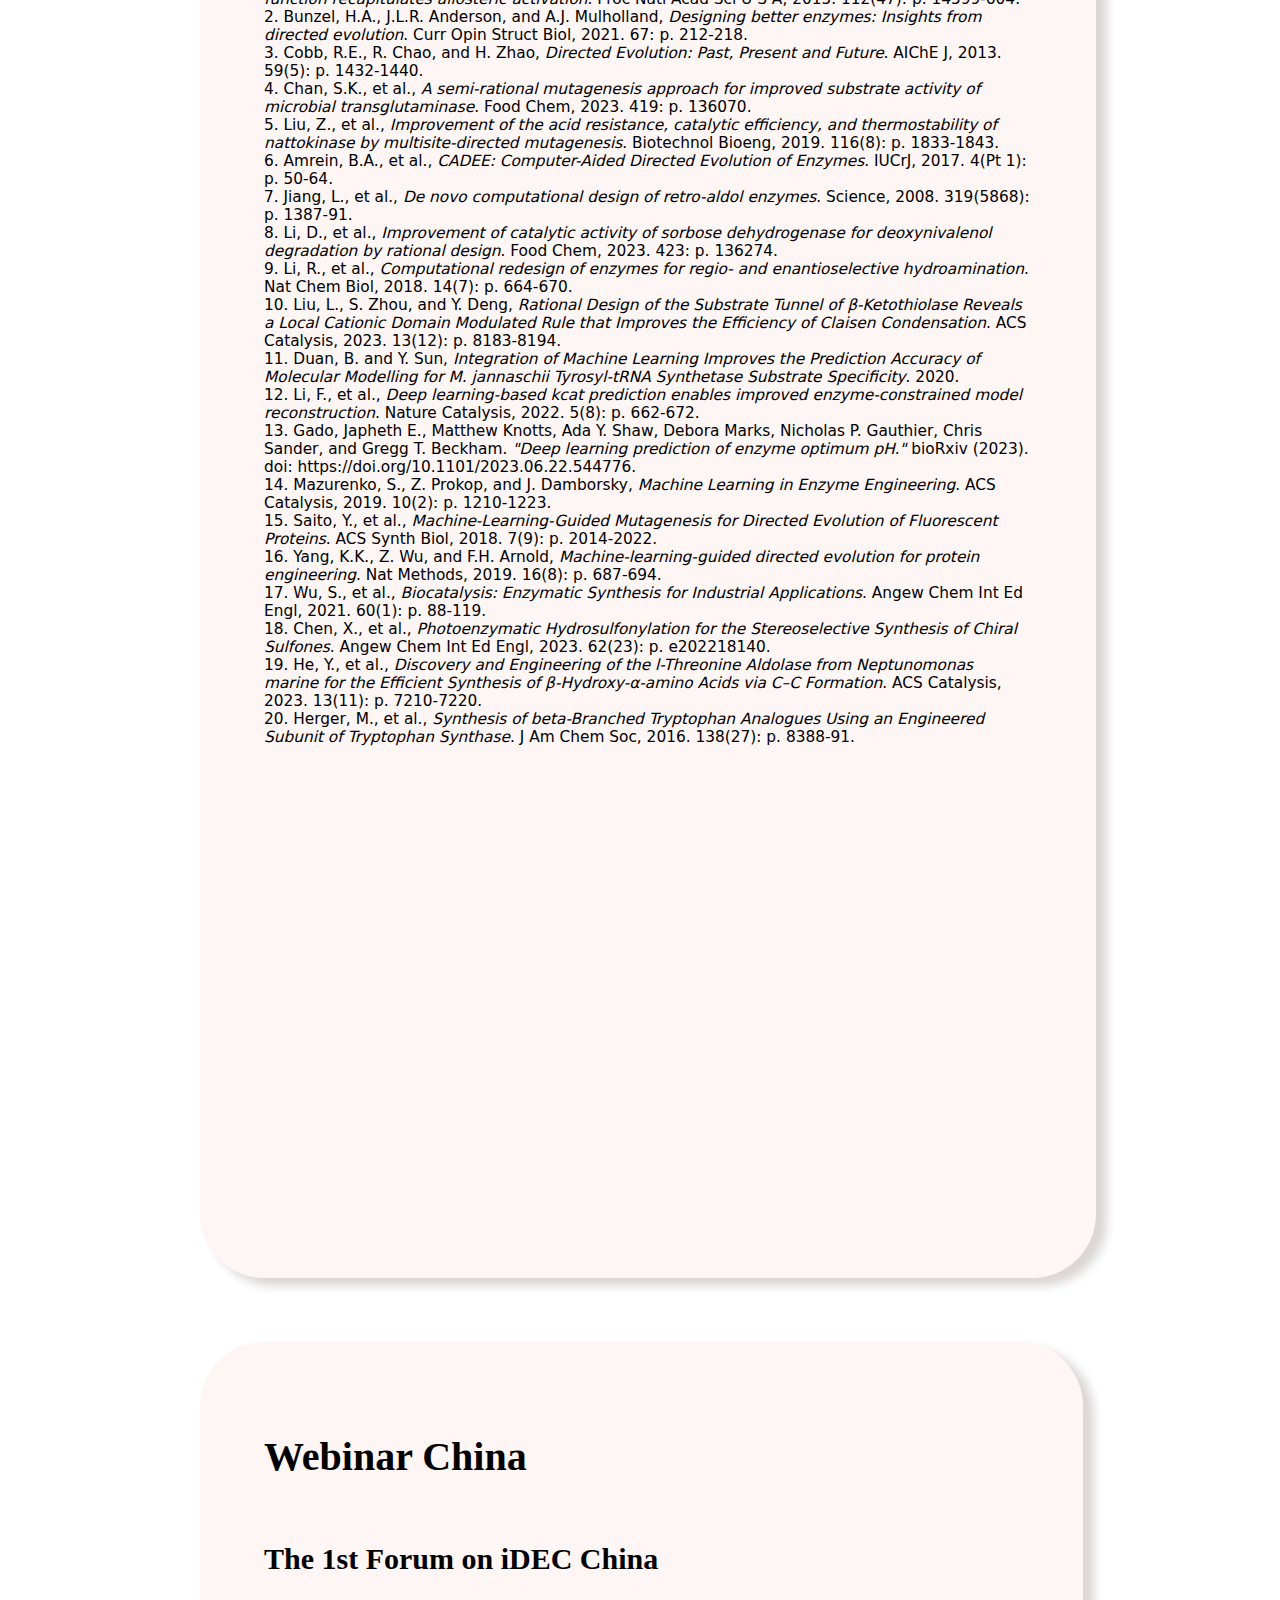
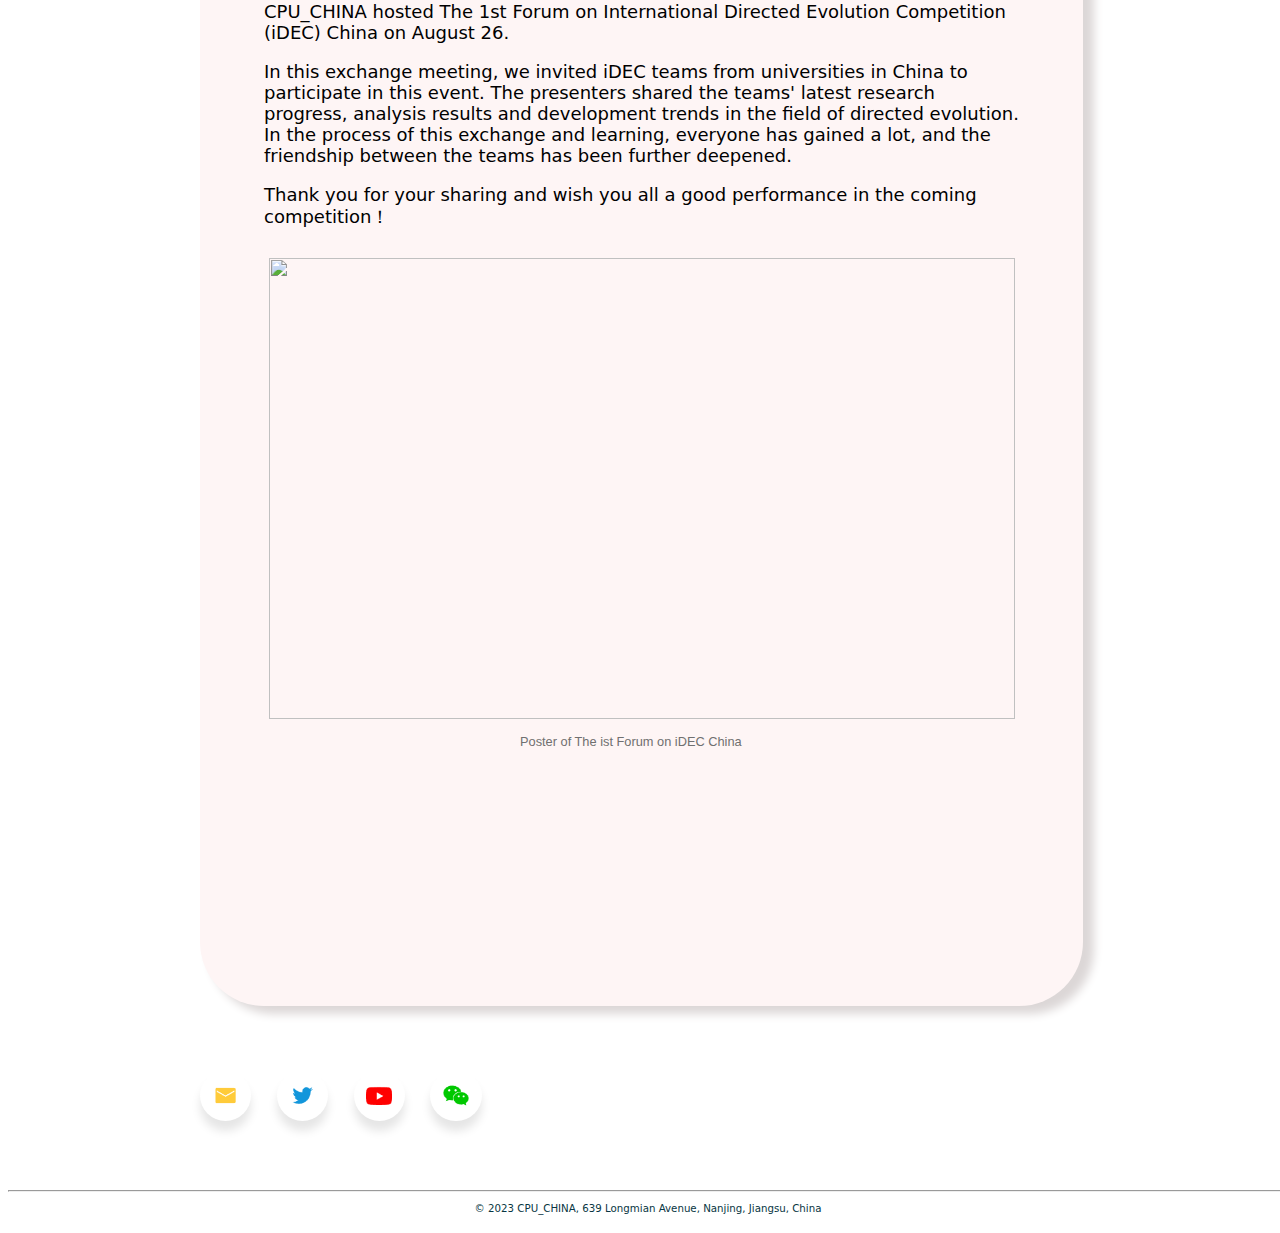
==== commit a4dcd694: "Fix blocks" ====
--- a/html/DOCUMENTATION.html
+++ b/html/DOCUMENTATION.html
@@ -42,46 +42,53 @@
 		</div>
 		<div class="items">
 			<div class="menu1">
-		<a href="html/PROJECT.html" class="function">PROJECT</a>
+		<a href="PROJECT.html" class="function">PROJECT</a>
+				<div style="background-color:rgba(255,255,255,0.8);border-bottom-left-radius: 2vw;border-bottom-right-radius: 2vw;width:16vw;margin-left:2vw;top:0">
 		<div class="drop"><a href="PROJECT.html#aaa">Introduction</a></div>
 		<div class="drop"><a href="PROJECT.html#bbb">Results</a></div>
-        <div class="drop"><a href="TIMELINE.html">Timeline</a></div>
+					<div class="drop"><a href="TIMELINE.html">Timeline</a></div></div>
 			</div>
 		</div>
 		<div class="items">
 			<div class="menu2">
-			<a href="html/MEMBERS.html" class="function">TEAM</a>
+			<a href="MEMBERS.html" class="function">TEAM</a>
+				<div style="background-color:rgba(255,255,255,0.8);border-bottom-left-radius: 2vw;border-bottom-right-radius: 2vw;width:16vw;margin-left:2vw;top:0">
                 <div class="drop"><a href="MEMBERS.html#aaa">Members</a></div>
                 <div class="drop"><a href="SOCIAL MEDIA.html#aaa">Social Media</a></div>
-				<div class="drop"><a href="SOCIAL MEDIA.html#bbb">Sponsors</a></div>
+					<div class="drop"><a href="SOCIAL MEDIA.html#ccc">Sponsors</a></div></div>
 			</div>
 		</div>
 		<div class="items">
 			<div class="menu3">
-			<span><a href="html/DOCUMENTATION.html" class="function">DOCUMENTATION</a></span>
+			<span><a href="DOCUMENTATION.html" class="function">DOCUMENTATION</a></span>
+				<div style="background-color:rgba(255,255,255,0.8);border-bottom-left-radius: 2vw;border-bottom-right-radius: 2vw;width:16vw;margin-left:2vw;top:0">
                 <div class="drop"><a href="DOCUMENTATION.html#aaa">Models</a></div>
                 <div class="drop"><a href="DOCUMENTATION.html#bbb">Protocols</a></div>
-				<div class="drop"><a href="DOCUMENTATION.html#ccc">Webinar China</a></div>
+					<div class="drop"><a href="DOCUMENTATION.html#ccc">Webinar China</a></div></div>
 	</div>
 		</div>
 	</div>
 	<div id="float">
 		<h6>DOCUMENTATION</h6>
 		
-		<p style="font-size:1.2rem"><a href="#aaa" class="website">Models</a></p>
-		<p style="font-size:1.2rem"><a href="#bbb" class="website">Protocols</a></p>
-		<p style="font-size:1.2rem"><a href="#ccc" class="website">Webinar China</a></p>
+		<p style="font-size:1.2vw"><a href="#aaa" class="website">Models</a></p>
+		<p style="font-size:1.2vw"><a href="#hts" class="website"><i>How to start</i></a></p>
+		<p style="font-size:0.8vw"><a href="#req" class="website"><i>· Requirements</i></a></p>
+		<p style="font-size:0.8vw"><a href="#beg" class="website"><i>· Begin</i></a></p>
+		<p style="font-size:1.2vw"><a href="#int" class="website"><i>Introduction</i></a></p>
+		<p style="font-size:1.2vw"><a href="#bbb" class="website">Protocols</a></p>
+		<p style="font-size:1.2vw"><a href="#ccc" class="website">Webinar China</a></p>
 	</div>
 <div id="aaa">
 	<h1>Models</h1>
 	<br />
 		<h2 style="color:#083643">RetKcat: <br />A novel neural network for Kcat prediction</h2>
-		<h2>How to start</h2>
-		<h3>Requirements</h3>
+		<h2 id="hts">How to start</h2>
+		<h3 id="req">Requirements</h3>
 		
 	    <p><strong><em>freeze.yml</em></strong> and <strong><em>requirements.txt</em></strong> were provided in the folder "RetKcat", you can install the packages by running the following command in the folder you want to install <strong><em>RetKcat</em></strong>. The model that was trained on an RTX 3090 costs an average of 19 Gib memory and also 16 Gib on an RTX 4090 while predicting is available on an RTX 3070Ti with 6Gib on average via pre-trained model state provided by us. A large amount of evidence shows that this model will have a better performance with a higher hidden dimension, which is 64 in our work due to the limit of GPU memory.</p>
 		
-		<h2>Begin</h2>
+		<h3 id="beg">Begin</h3>
 	    <p>First of all, run process.py in the child folder <strong>bin</strong>.<br />
         We recommend conda to construct an environment <em>(may need to install some packages which were provided by others)</em></p>
 		<textarea id="copy" class="codes" readonly>conda env create -f freeze.yml -n RetKcat
@@ -112,7 +119,7 @@
 		<p>and run <strong>predict.py</strong>, out file will appear in the current folder, a temporary file input. pkl will be created and then removed after predicting.</p>
 		<br />
 		
-		<h2>Introduction</h2>
+		<h2 id="int">Introduction</h2>
 	    <p>The neural network can be divided into two parts: The first part utilizes a retentive network (RetNet) to extract protein features. This is achieved through a combination of causal masking and exponential decay along relative distances, which are combined into a single matrix. The second part employs graph convolutional networks (GCN) to capture substrate characteristics.</p><br />
 		<img src="../images/construction.png"  alt="" style="margin-left: 1.2vw;width:56.2875vw;height:40.5vw"/>
 	    
--- a/css/DOCUMENTATION.css
+++ b/css/DOCUMENTATION.css
@@ -222,7 +222,7 @@
 	float:left;
 	margin-left:15vw;
 	margin-top:10vw;
-	padding-top:10vw;
+	padding-top:5vw;
 	padding-left:5vw;
 	padding-right:5vw;
 	background-color: #FEF5F5;
@@ -236,7 +236,7 @@
 	float:left;
 	margin-left:15vw;
 	margin-top:5vw;
-	padding-top:10vw;
+	padding-top:5vw;
 	padding-left:5vw;
 	padding-right:5vw;
 	background-color: #FEF5F5;
@@ -249,7 +249,7 @@
 	float:left;
 	margin-left:15vw;
 	margin-top:5vw;
-	padding-top:10vw;
+	padding-top:5vw;
 	padding-left:5vw;
 	padding-right:5vw;
 	background-color: #FEF5F5;
@@ -336,7 +336,9 @@
 		.function:hover,.function:active {
 			text-decoration: underline;
 			border-radius: 2.6vw;
-			filter: drop-shadow(4px 4px 8px rgba(255,255,255,0.80));
+			filter: drop-shadow(3px 3px 3px rgba(255,255,255,0.80));
+			background-color:rgba(184,236,215,0.8);
+			color:rgba(8,54,67,1);
 			border:2px solid rgba(184,236,215,1);
 			}
 
@@ -457,10 +459,9 @@
     height: 2.5vw;
     line-height: 2.9vw;
     overflow: hidden;
-	font-weight:normal;
-	margin-left:2.2vw;
+	margin-left:0.5vw;
 	font-weight: bold;
-	font-size:1vw;
+	font-size:1.05vw;
 	color:rgba(8,54,67,1);
 	border:2px solid rgba(255,255,255,0);
 }
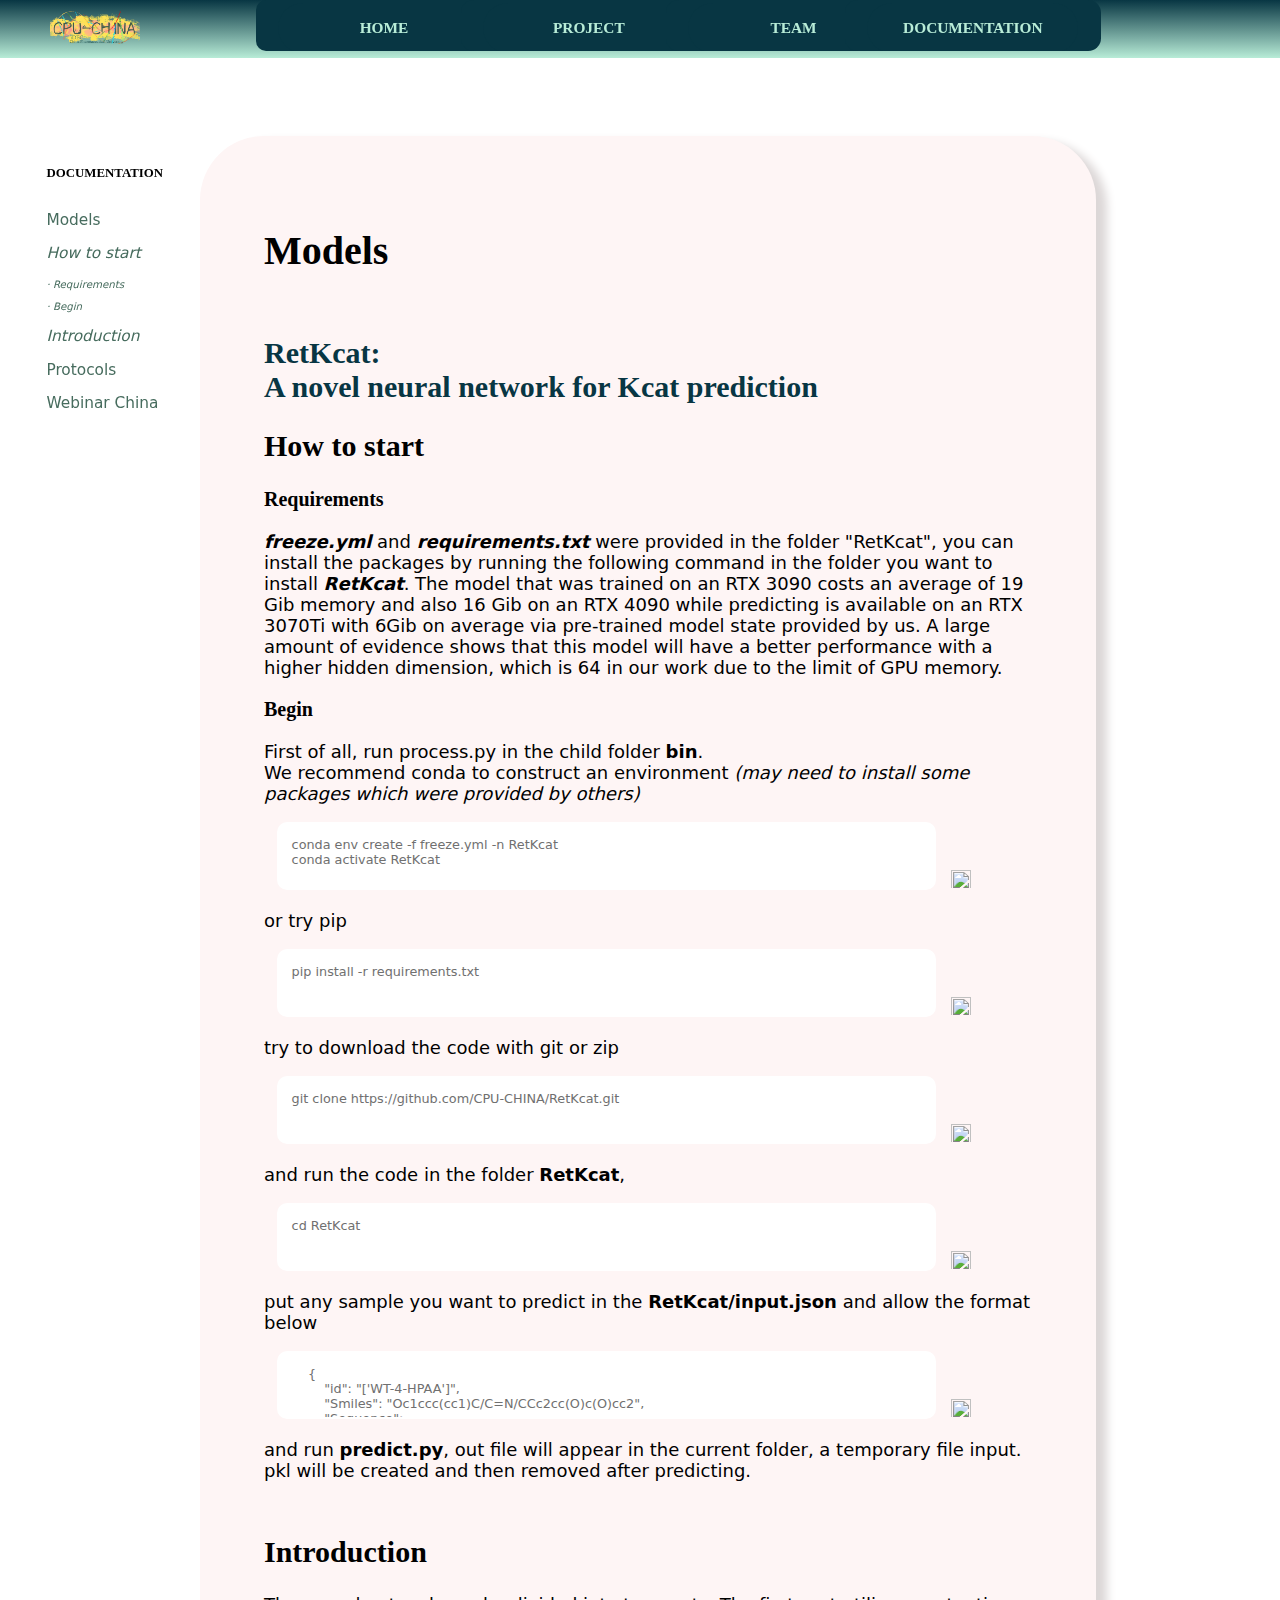
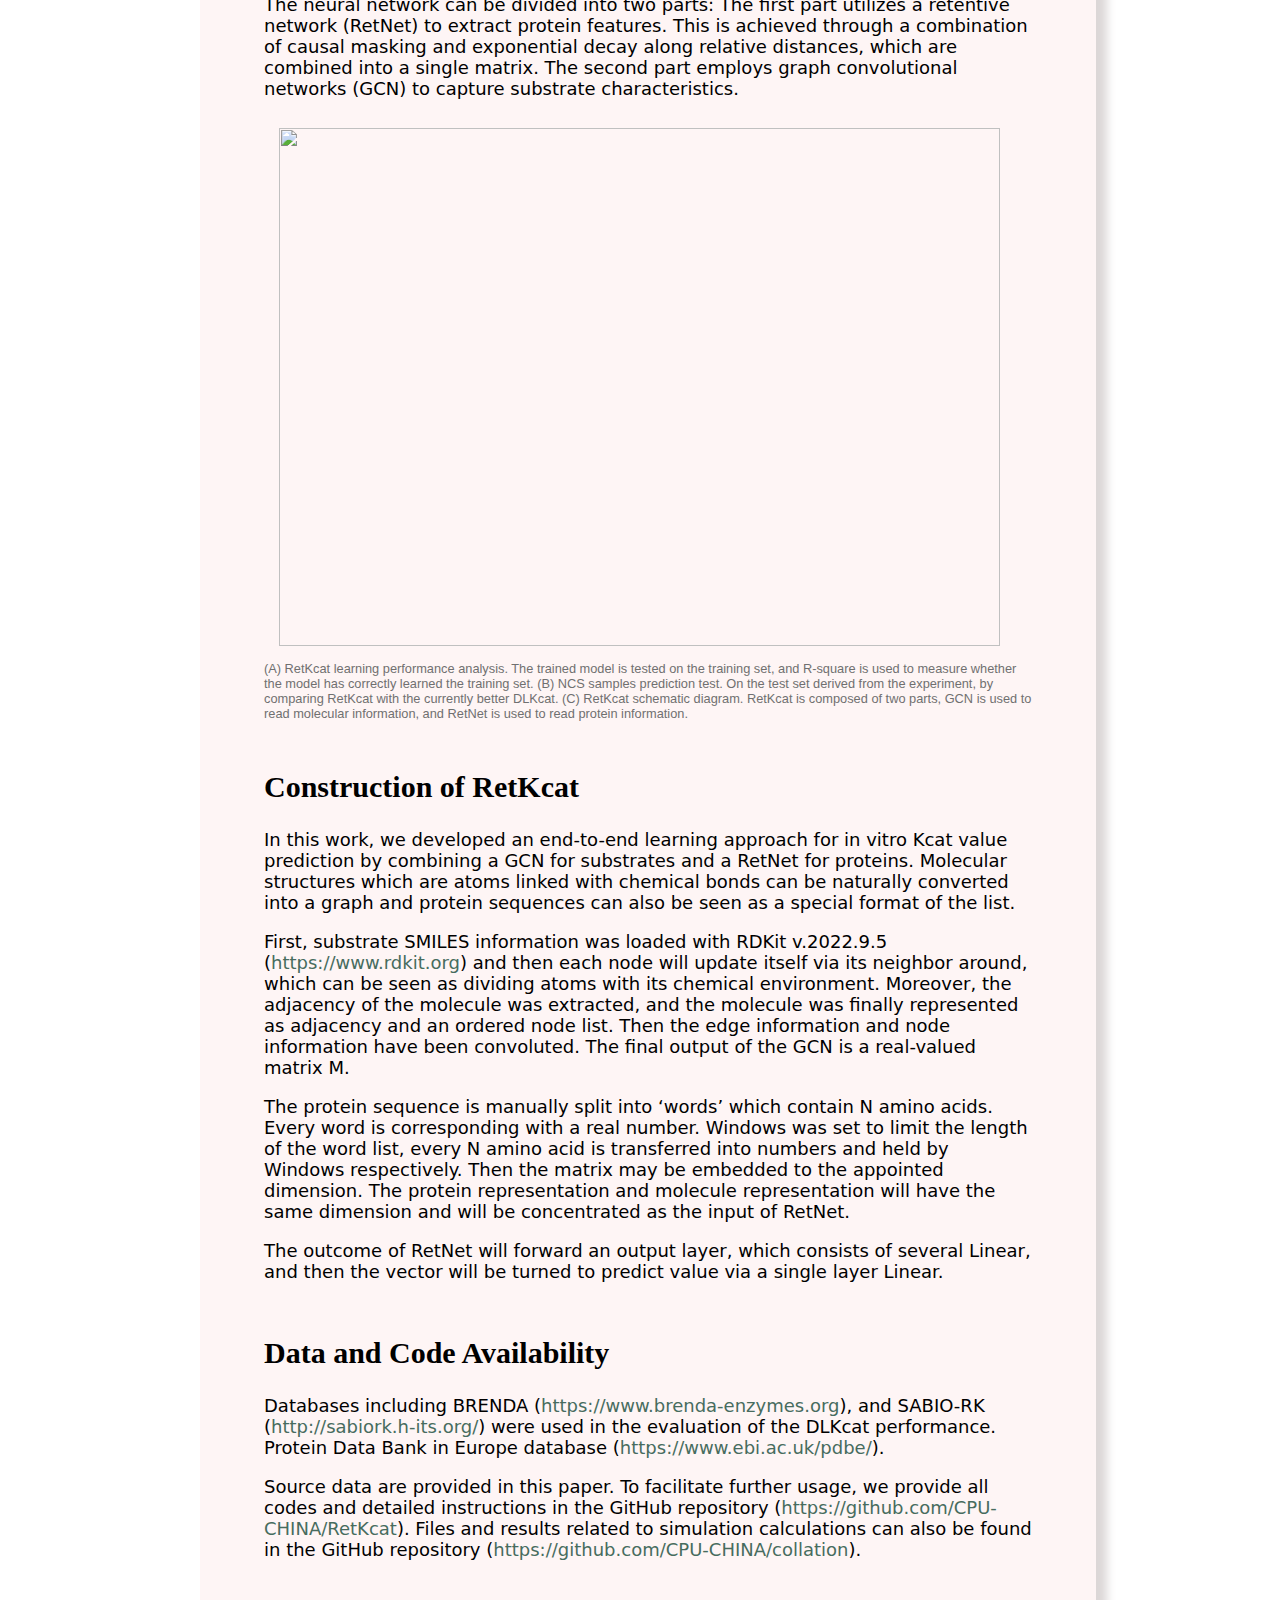
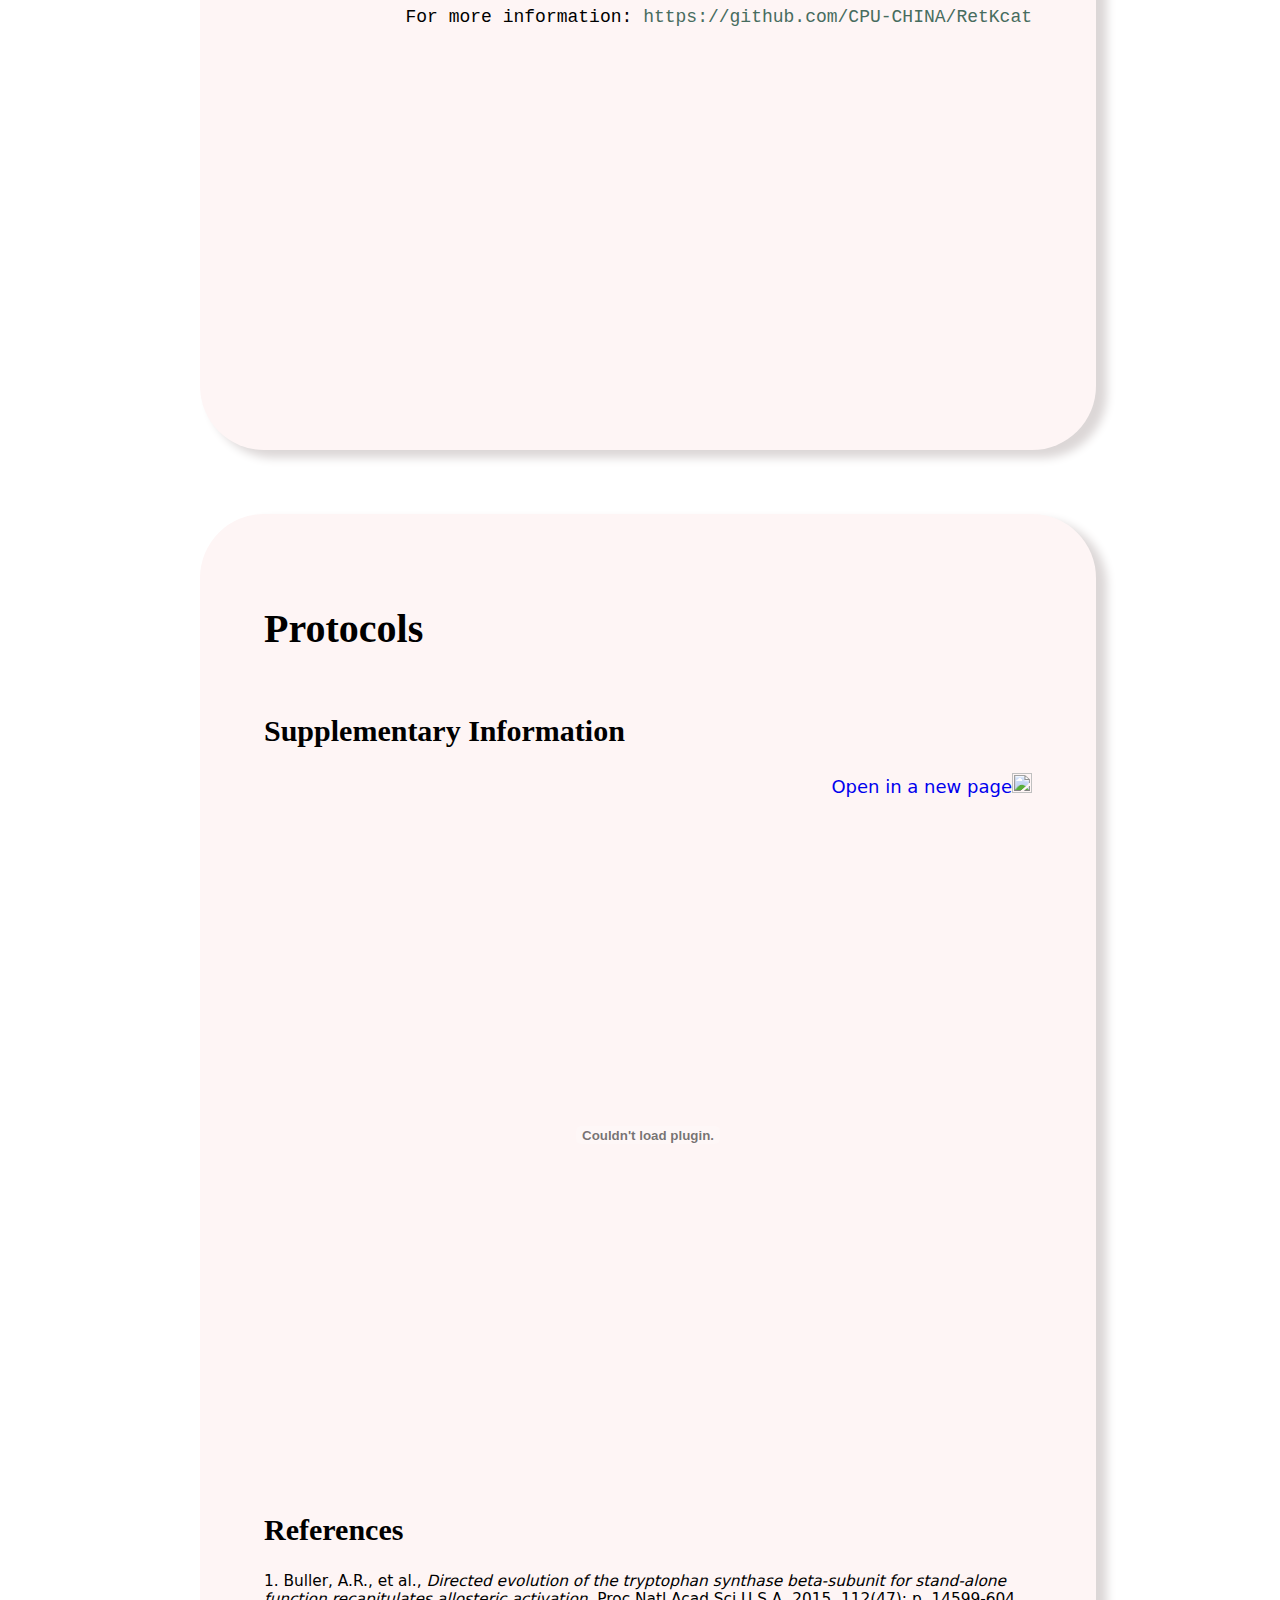
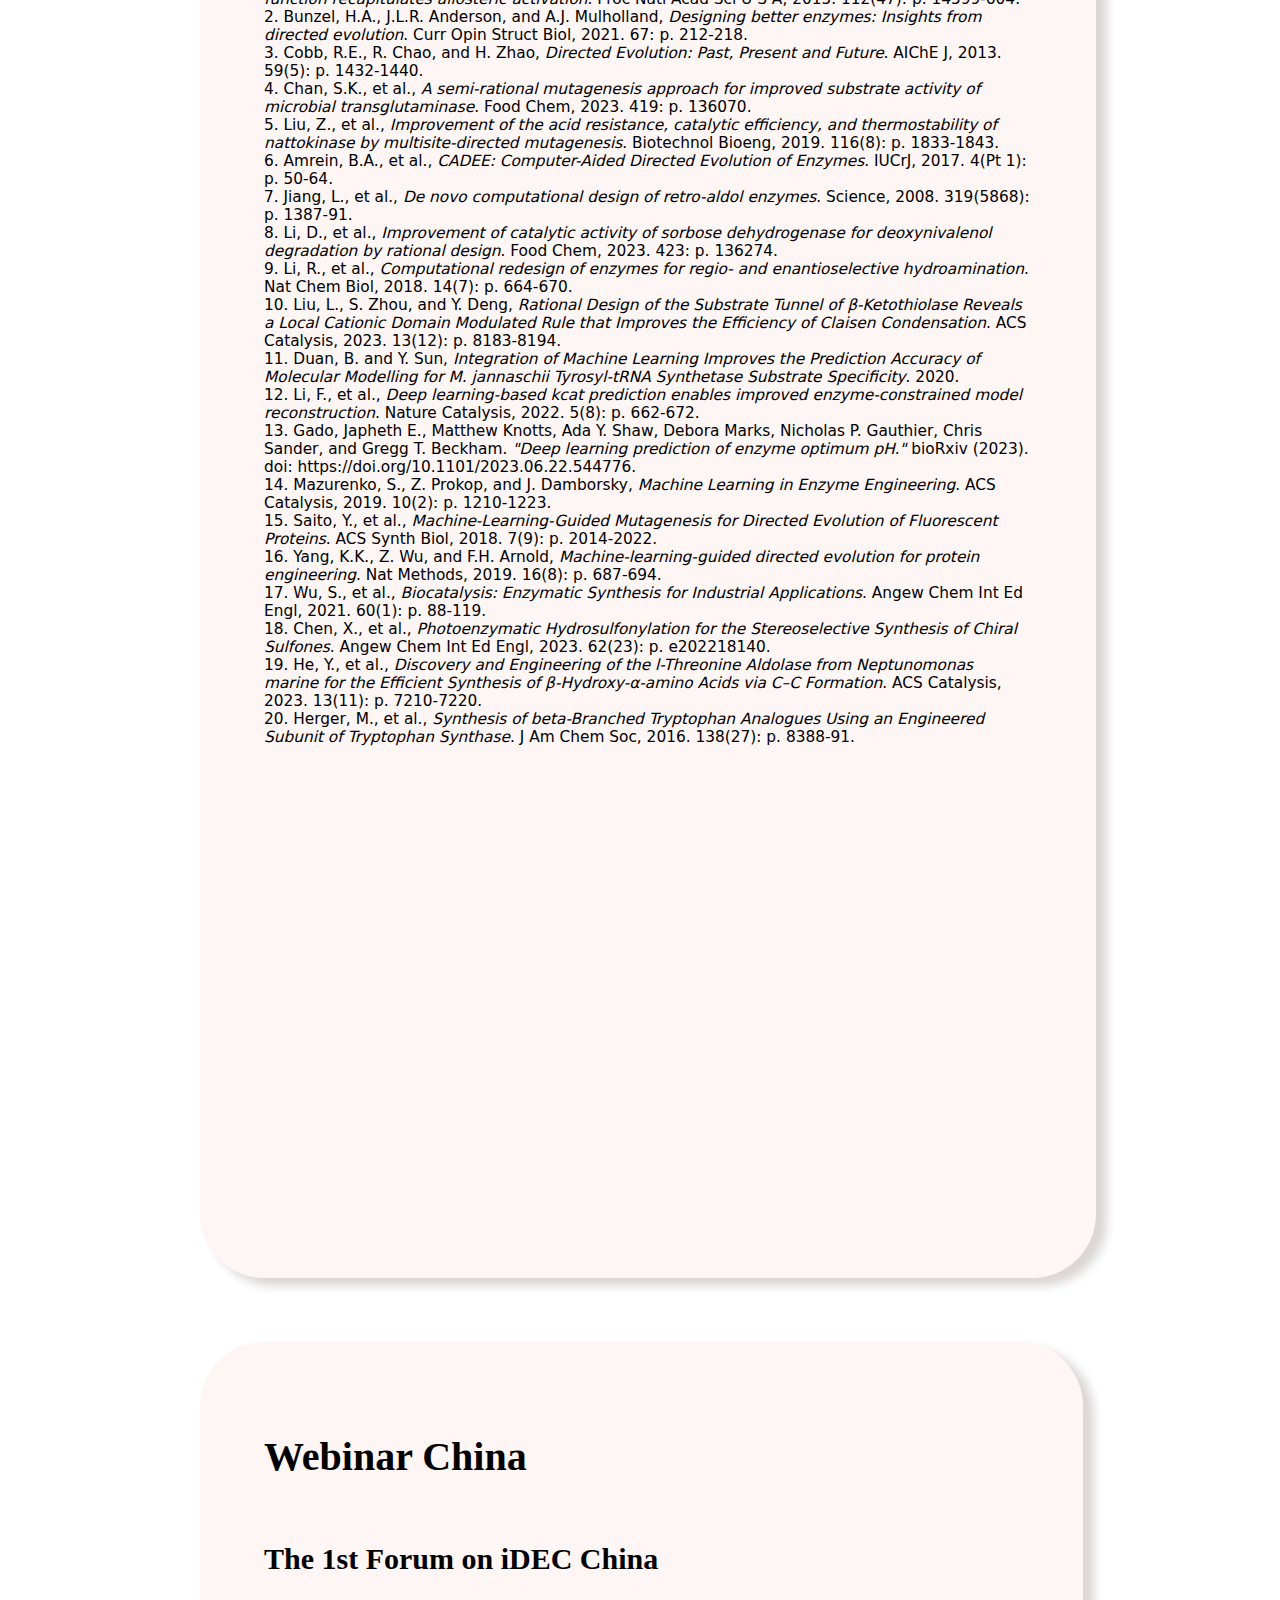
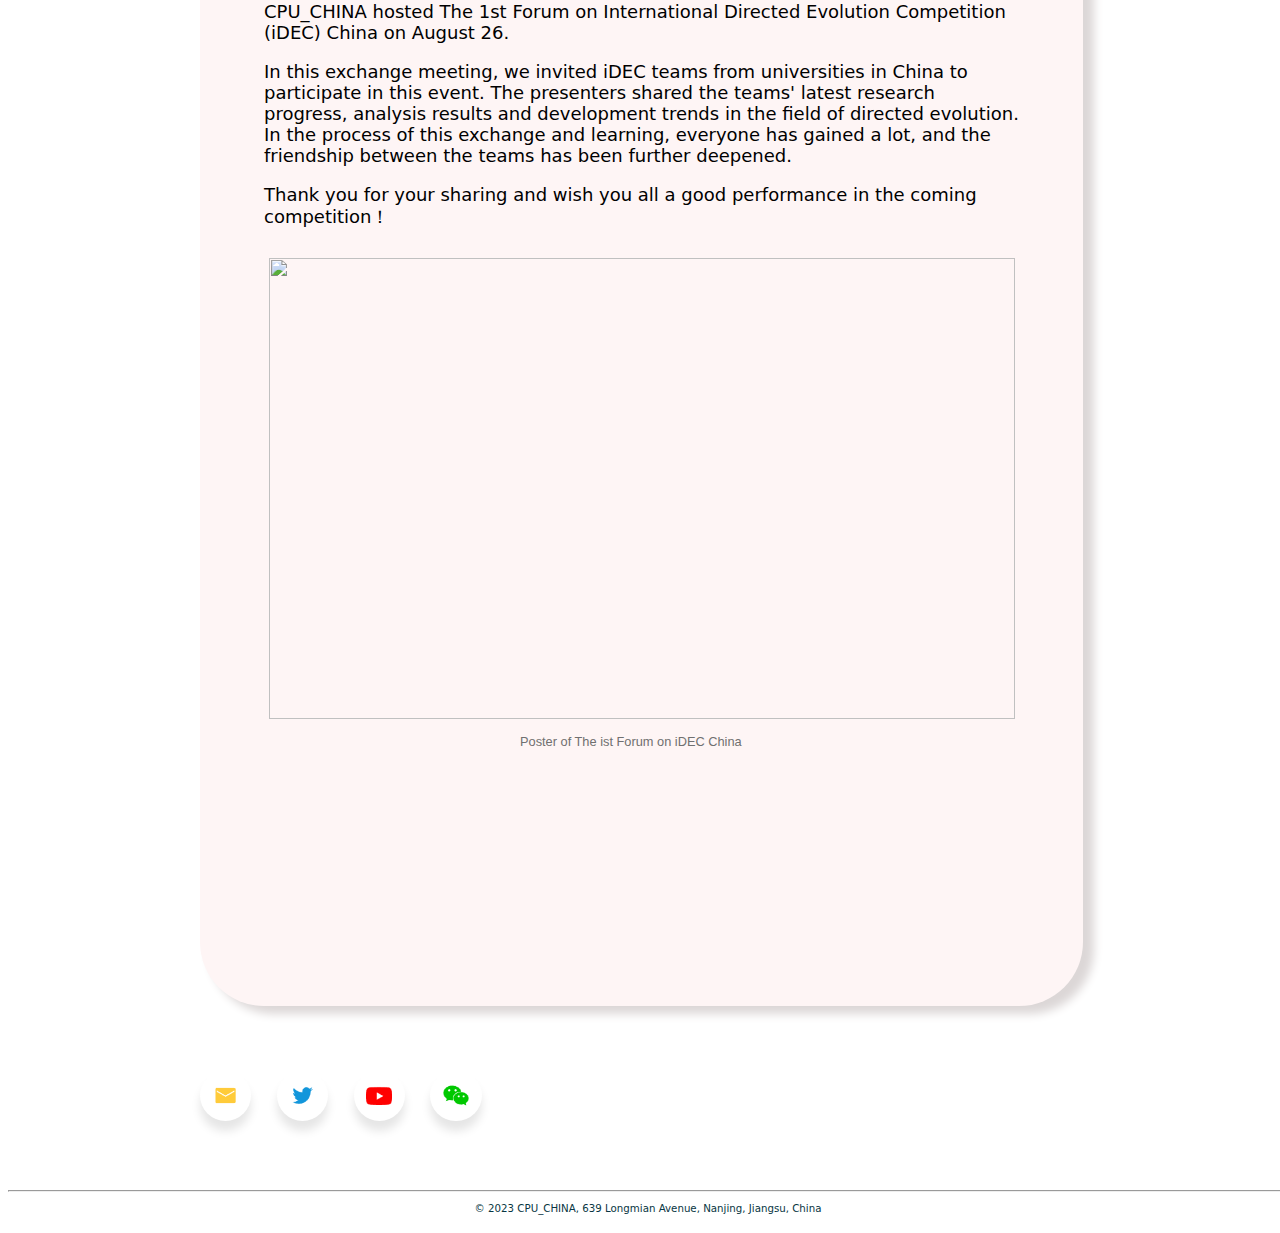
==== commit b0e214da: "Fix a wrong word" ====
--- a/html/DOCUMENTATION.html
+++ b/html/DOCUMENTATION.html
@@ -43,7 +43,7 @@
 		<div class="items">
 			<div class="menu1">
 		<a href="PROJECT.html" class="function">PROJECT</a>
-				<div style="background-color:rgba(255,255,255,0.8);border-bottom-left-radius: 2vw;border-bottom-right-radius: 2vw;width:16vw;margin-left:2vw;top:0">
+				<div style="background-color:rgba(255,255,255,0.8);border-bottom-left-radius: 2vw;border-bottom-right-radius: 2vw;width:16vw;margin-left:2vw;top:0；margin-bottom:1vw">
 		<div class="drop"><a href="PROJECT.html#aaa">Introduction</a></div>
 		<div class="drop"><a href="PROJECT.html#bbb">Results</a></div>
 					<div class="drop"><a href="TIMELINE.html">Timeline</a></div></div>
@@ -52,7 +52,7 @@
 		<div class="items">
 			<div class="menu2">
 			<a href="MEMBERS.html" class="function">TEAM</a>
-				<div style="background-color:rgba(255,255,255,0.8);border-bottom-left-radius: 2vw;border-bottom-right-radius: 2vw;width:16vw;margin-left:2vw;top:0">
+				<div style="background-color:rgba(255,255,255,0.8);border-bottom-left-radius: 2vw;border-bottom-right-radius: 2vw;width:16vw;margin-left:2vw;top:0；margin-bottom:1vw">
                 <div class="drop"><a href="MEMBERS.html#aaa">Members</a></div>
                 <div class="drop"><a href="SOCIAL MEDIA.html#aaa">Social Media</a></div>
 					<div class="drop"><a href="SOCIAL MEDIA.html#ccc">Sponsors</a></div></div>
@@ -61,7 +61,7 @@
 		<div class="items">
 			<div class="menu3">
 			<span><a href="DOCUMENTATION.html" class="function">DOCUMENTATION</a></span>
-				<div style="background-color:rgba(255,255,255,0.8);border-bottom-left-radius: 2vw;border-bottom-right-radius: 2vw;width:16vw;margin-left:2vw;top:0">
+				<div style="background-color:rgba(255,255,255,0.8);border-bottom-left-radius: 2vw;border-bottom-right-radius: 2vw;width:16vw;margin-left:2vw;top:0；margin-bottom:1vw">
                 <div class="drop"><a href="DOCUMENTATION.html#aaa">Models</a></div>
                 <div class="drop"><a href="DOCUMENTATION.html#bbb">Protocols</a></div>
 					<div class="drop"><a href="DOCUMENTATION.html#ccc">Webinar China</a></div></div>
@@ -134,7 +134,7 @@
 
 		<p>The outcome of RetNet will forward an output layer, which consists of several Linear, and then the vector will be turned to  predict value via a single layer Linear.</p><br />
 	    
-		<h2>Data and Code Avalibility</h2>
+		<h2>Data and Code Availability</h2>
 	    <p>Databases including BRENDA (<a href="https://www.brenda-enzymes.org" target="_blank" class="website">https://www.brenda-enzymes.org</a>), and SABIO-RK (<a href="http://sabiork.h-its.org/" target="_blank" class="website">http://sabiork.h-its.org/</a>) were used in the evaluation of the DLKcat performance. Protein Data Bank in Europe database (<a href="https://www.ebi.ac.uk/pdbe/" target="_blank" class="website">https://www.ebi.ac.uk/pdbe/</a>).</p>
 	  
 		<p>Source data are provided in this paper. To facilitate further usage, we provide all codes and detailed instructions in the GitHub repository (<a href="https://github.com/CPU-CHINA/RetKcat" target="_blank" class="website" >https://github.com/CPU-CHINA/RetKcat</a>). Files and results related to simulation calculations can also be found in the GitHub repository (<a href="https://github.com/CPU-CHINA/collation" target="_blank" class="website">https://github.com/CPU-CHINA/collation</a>).</p>
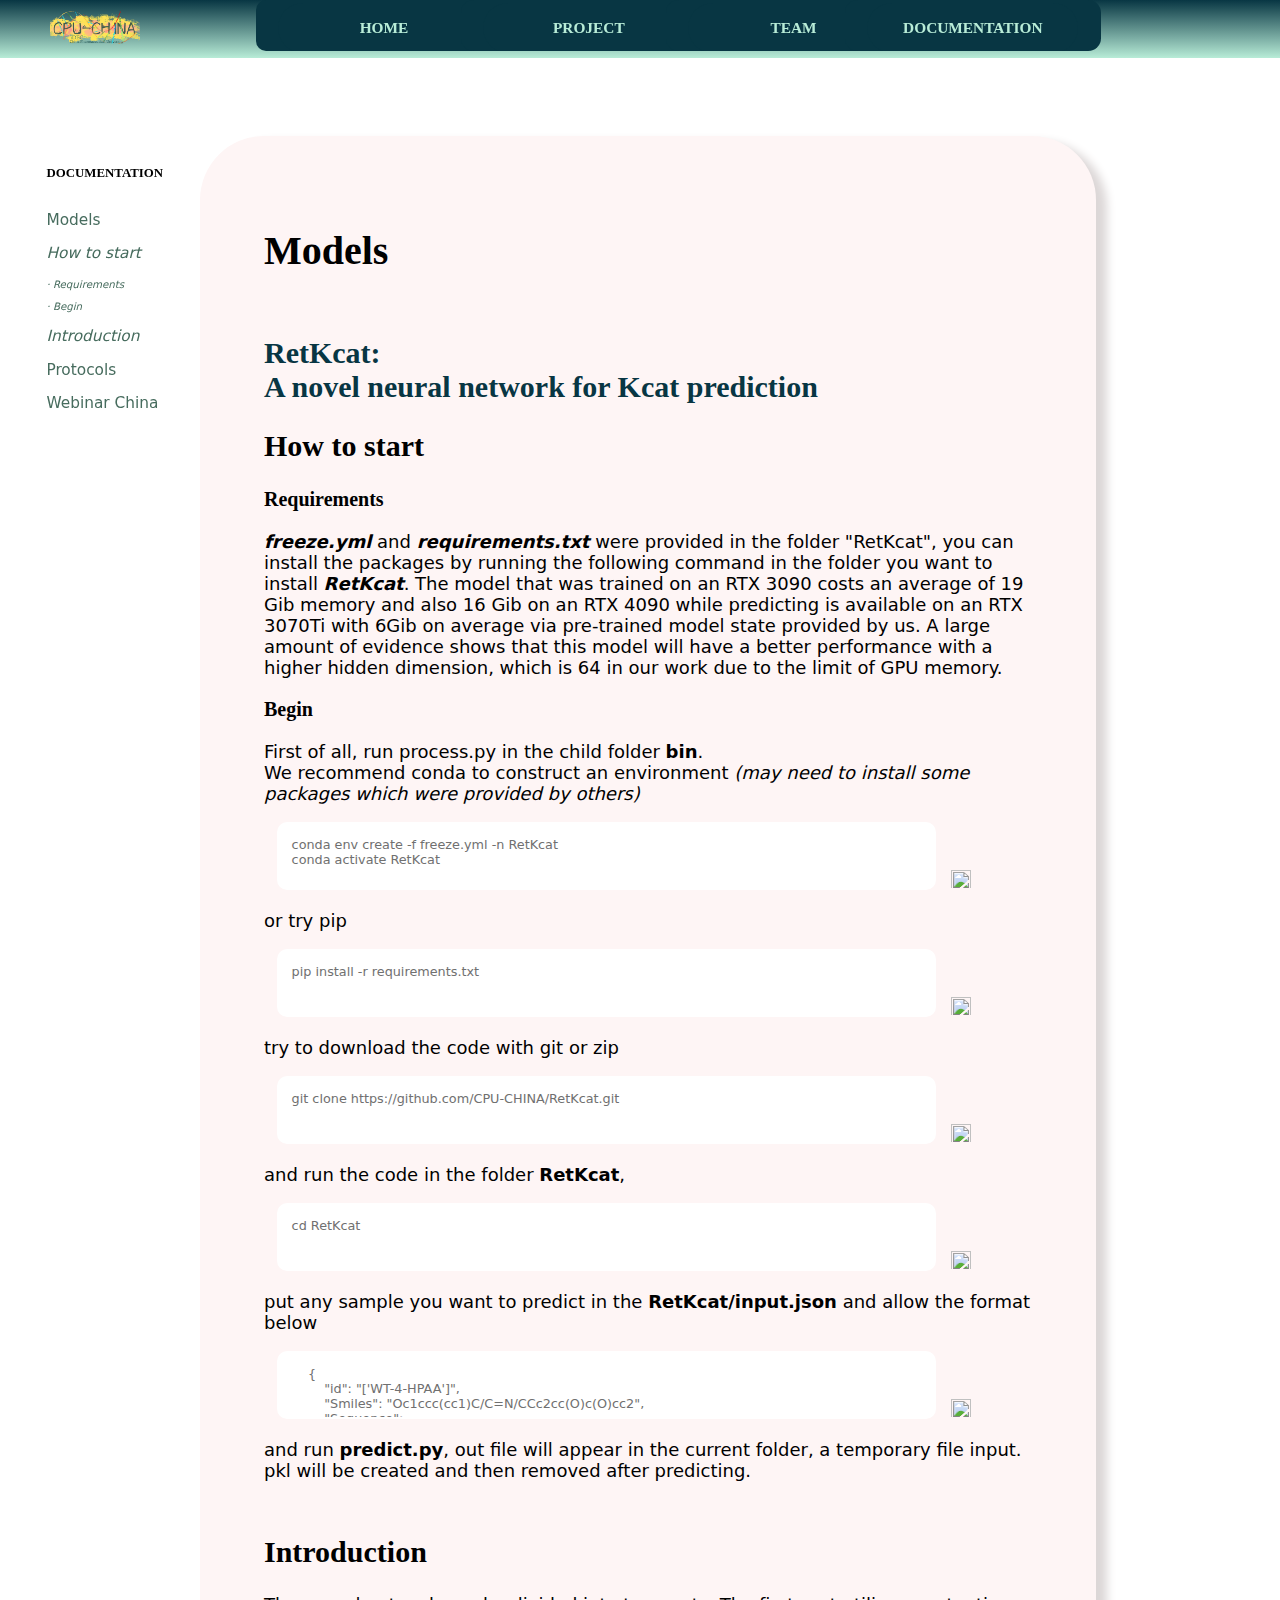
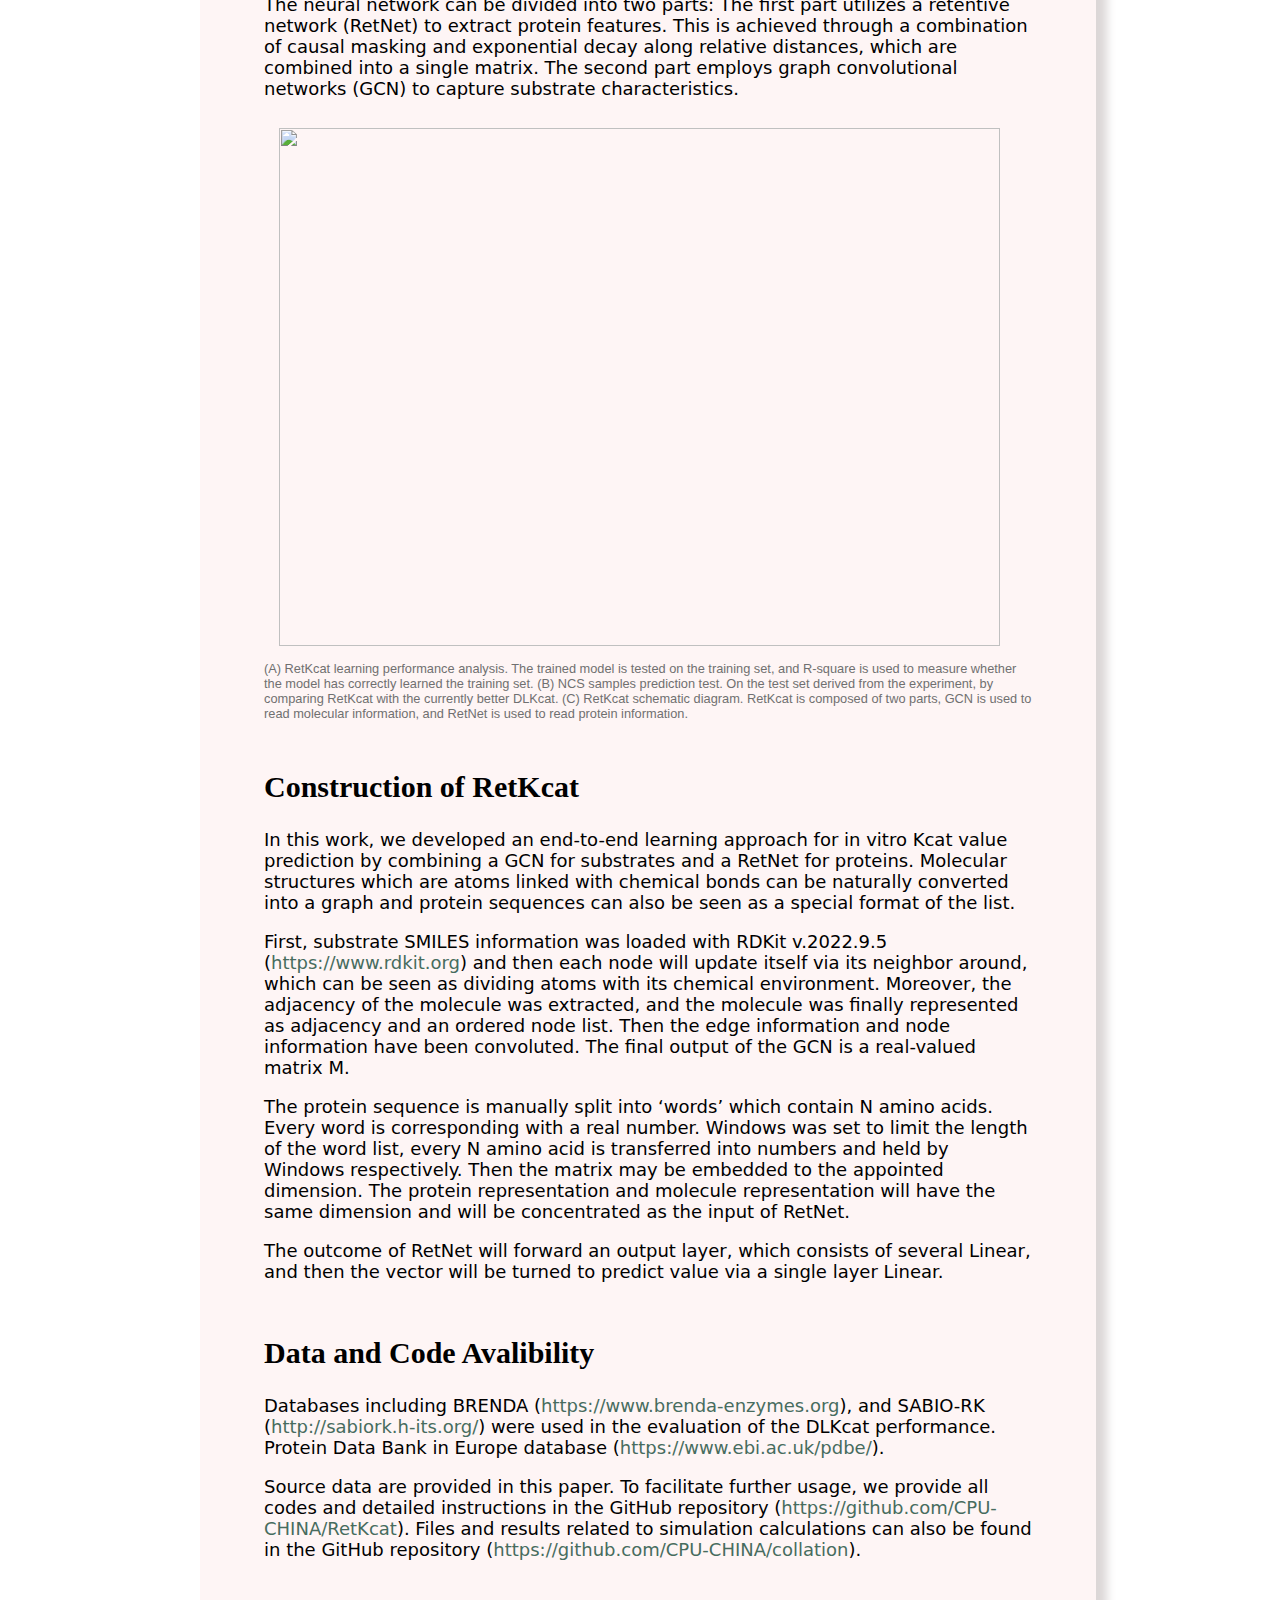
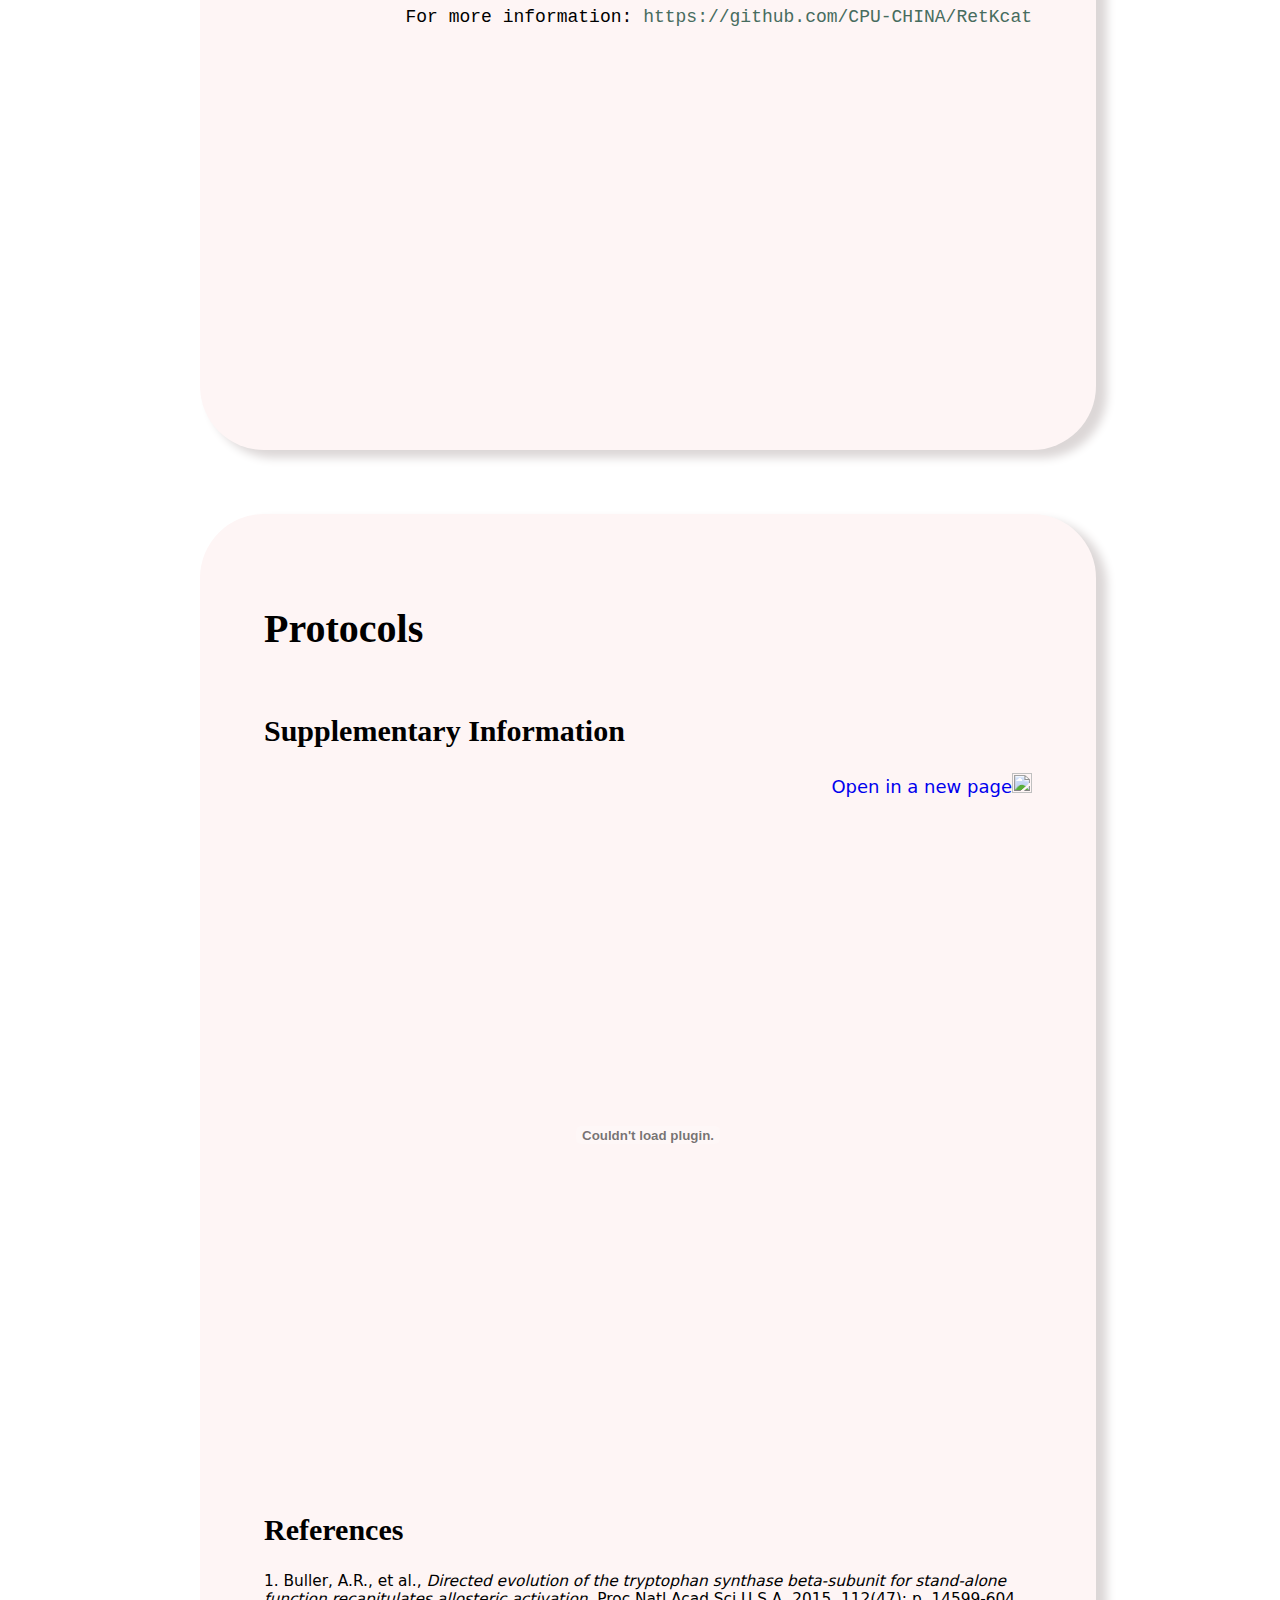
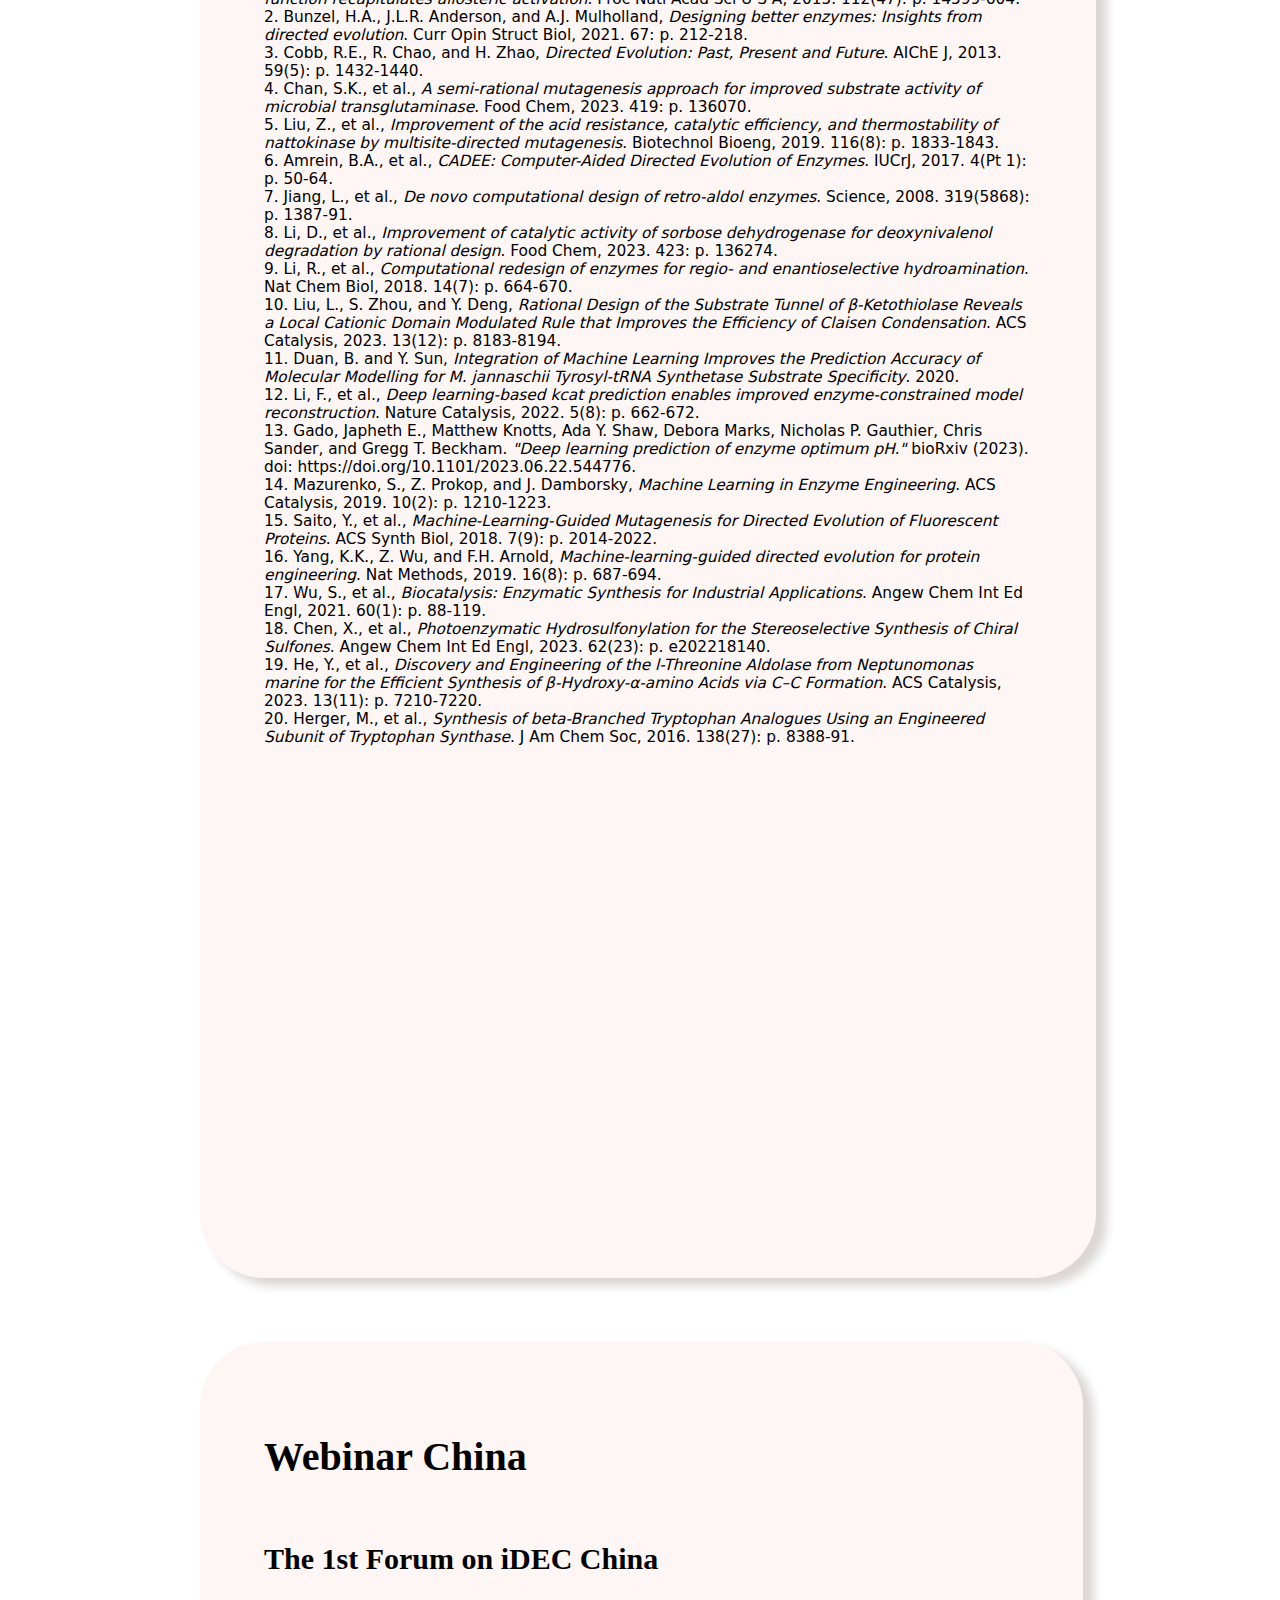
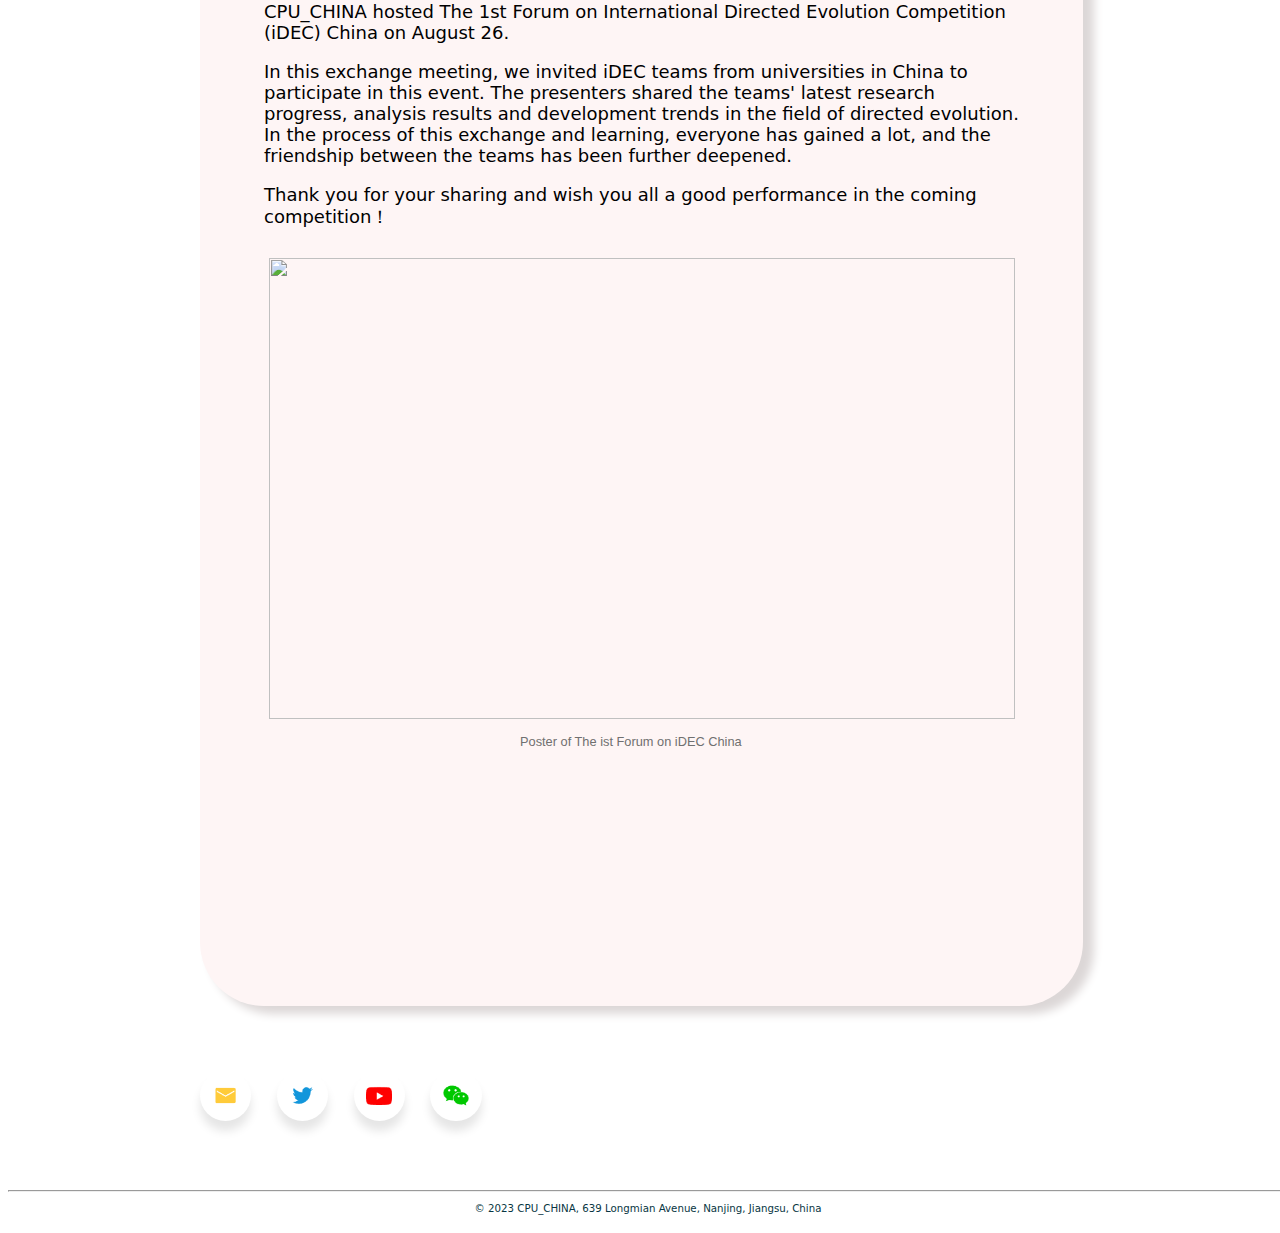
==== commit 41b52e8a: "Add LICENSE and fix bugs" ====
--- a/html/DOCUMENTATION.html
+++ b/html/DOCUMENTATION.html
@@ -134,7 +134,7 @@
 
 		<p>The outcome of RetNet will forward an output layer, which consists of several Linear, and then the vector will be turned to  predict value via a single layer Linear.</p><br />
 	    
-		<h2>Data and Code Availability</h2>
+		<h2>Data and Code Avalibility</h2>
 	    <p>Databases including BRENDA (<a href="https://www.brenda-enzymes.org" target="_blank" class="website">https://www.brenda-enzymes.org</a>), and SABIO-RK (<a href="http://sabiork.h-its.org/" target="_blank" class="website">http://sabiork.h-its.org/</a>) were used in the evaluation of the DLKcat performance. Protein Data Bank in Europe database (<a href="https://www.ebi.ac.uk/pdbe/" target="_blank" class="website">https://www.ebi.ac.uk/pdbe/</a>).</p>
 	  
 		<p>Source data are provided in this paper. To facilitate further usage, we provide all codes and detailed instructions in the GitHub repository (<a href="https://github.com/CPU-CHINA/RetKcat" target="_blank" class="website" >https://github.com/CPU-CHINA/RetKcat</a>). Files and results related to simulation calculations can also be found in the GitHub repository (<a href="https://github.com/CPU-CHINA/collation" target="_blank" class="website">https://github.com/CPU-CHINA/collation</a>).</p>
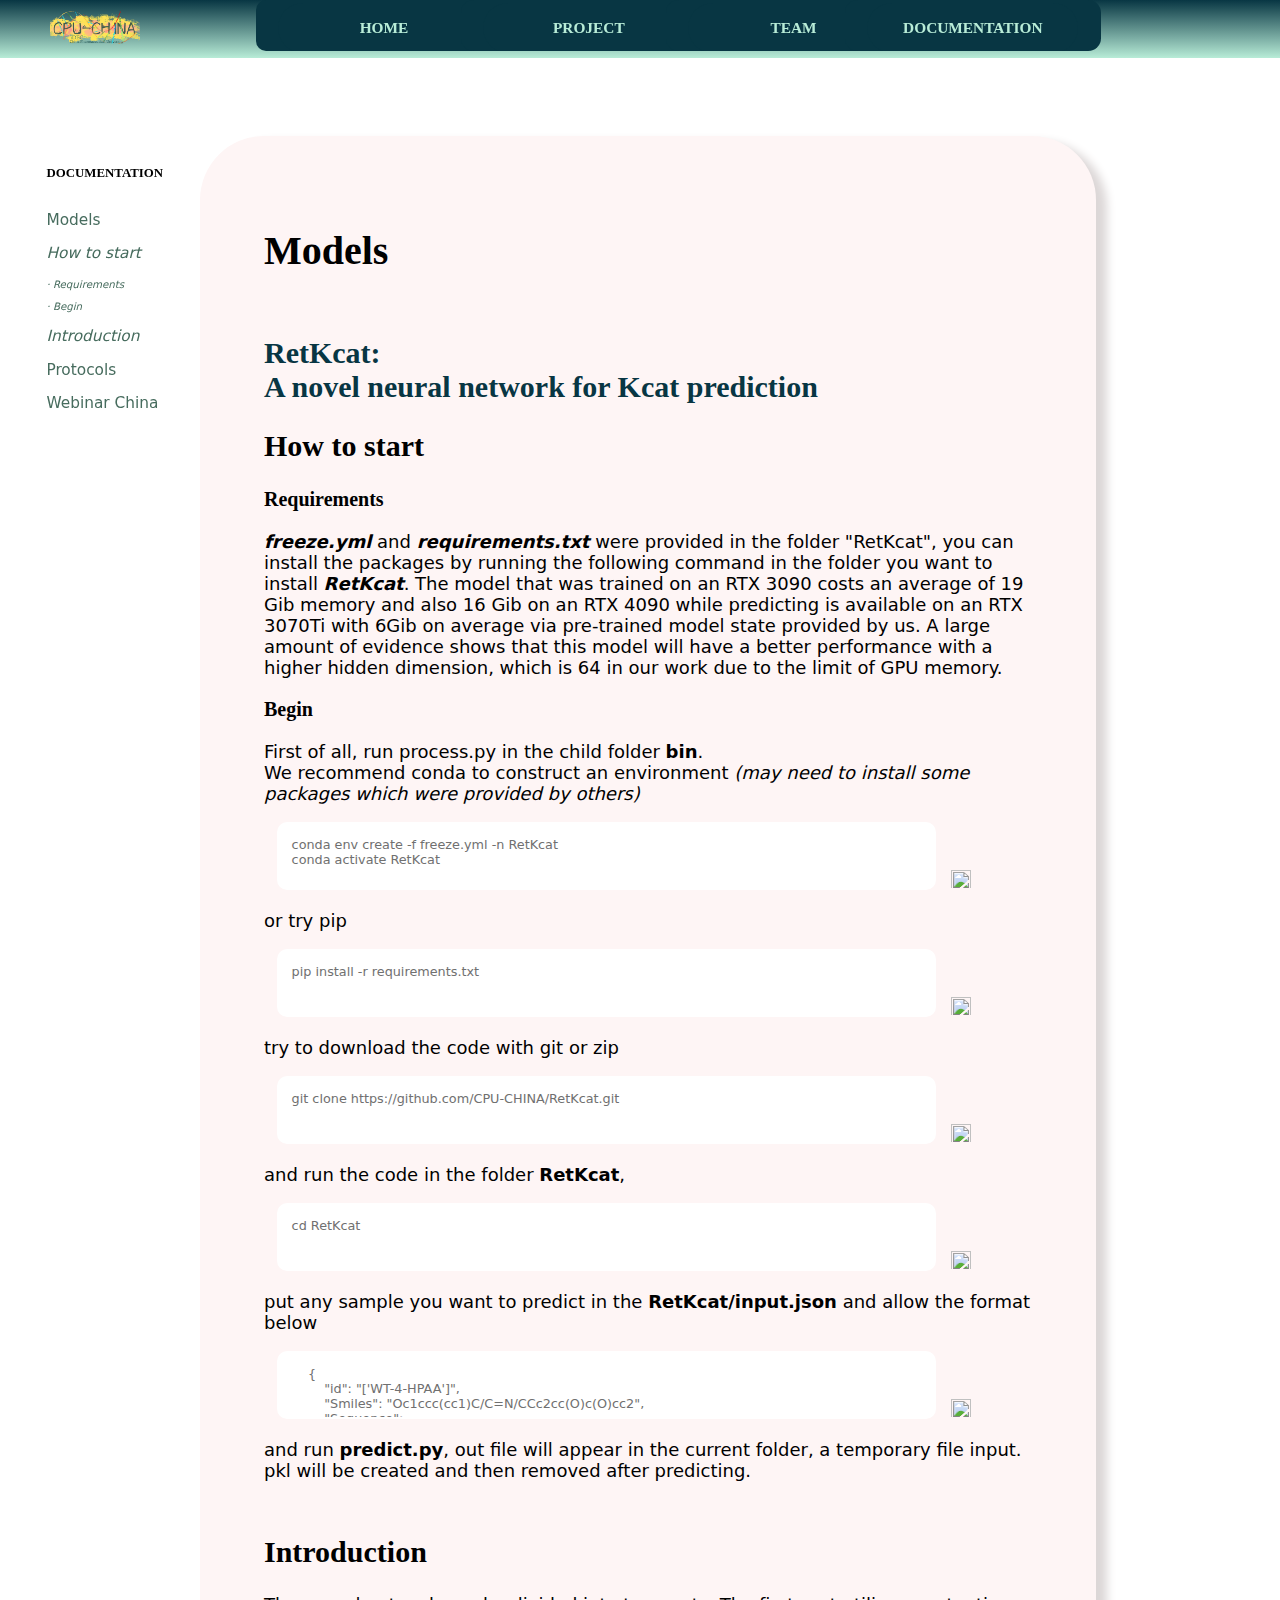
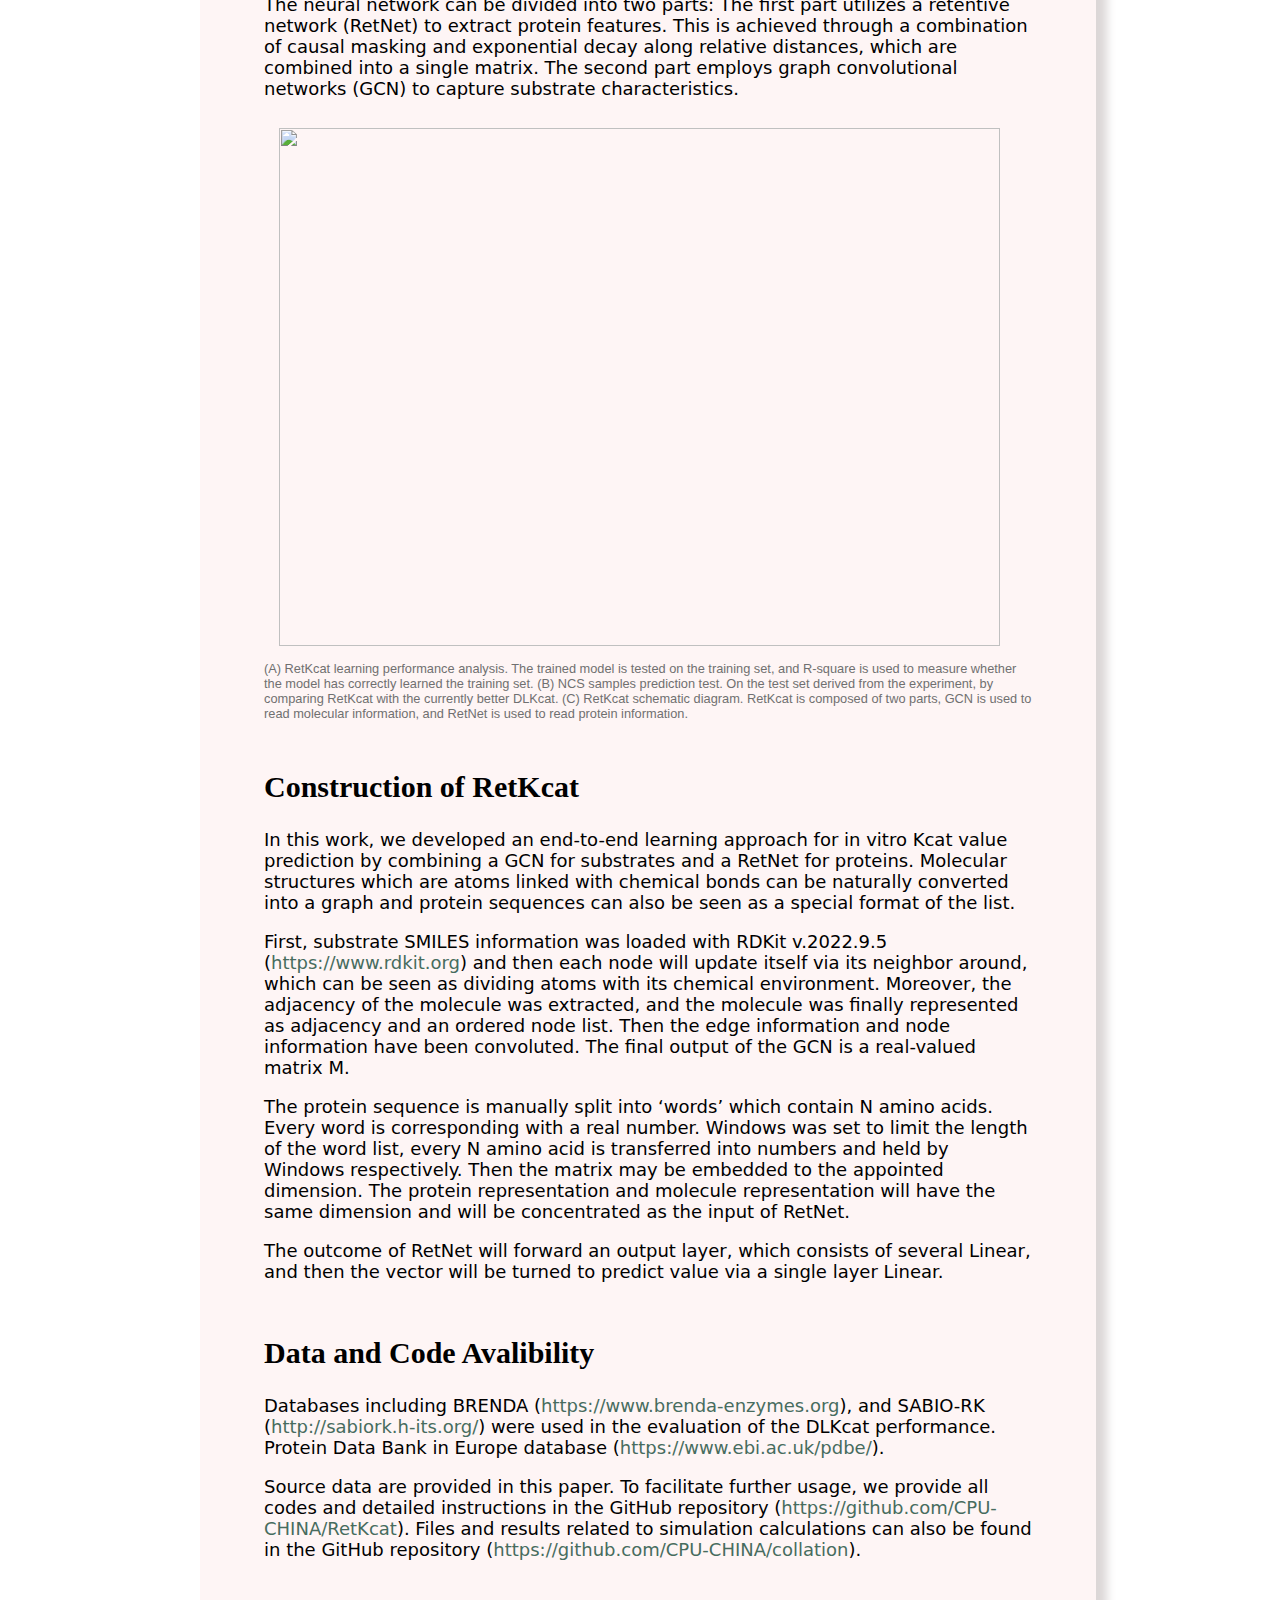
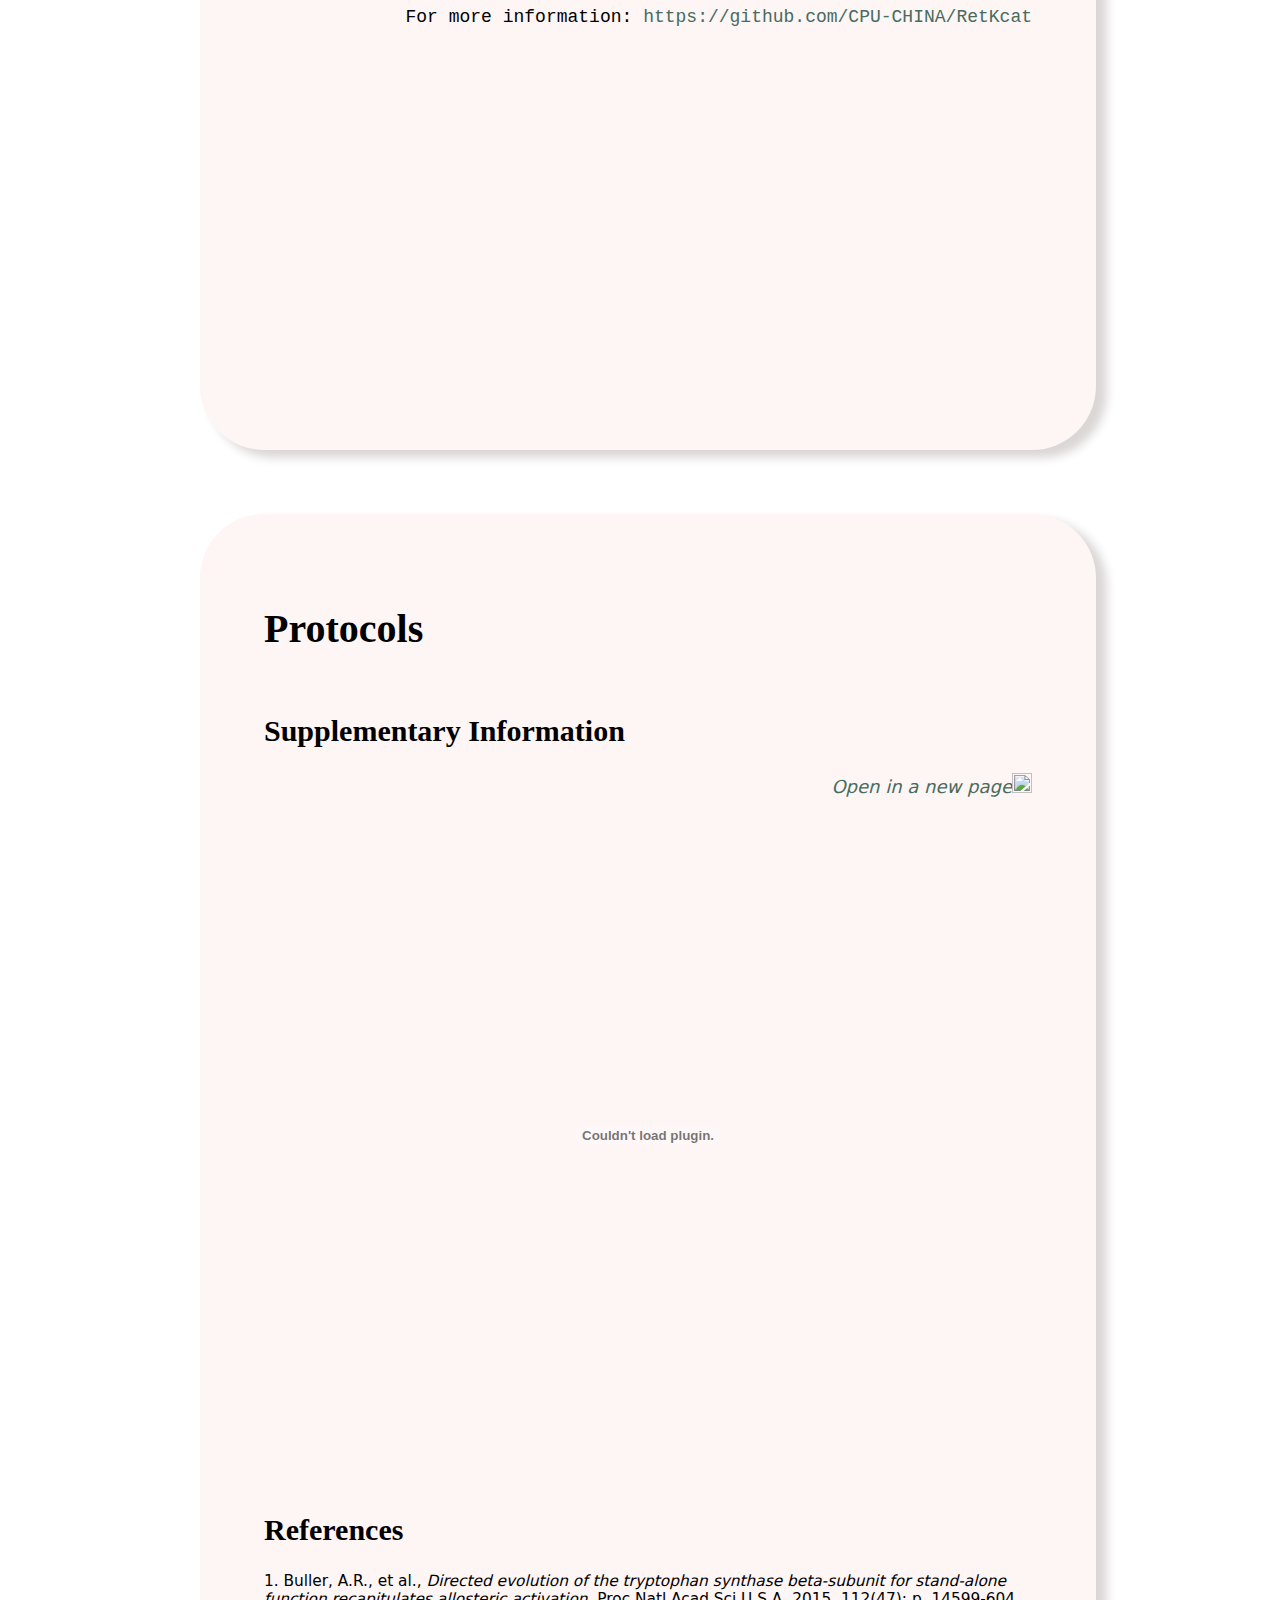
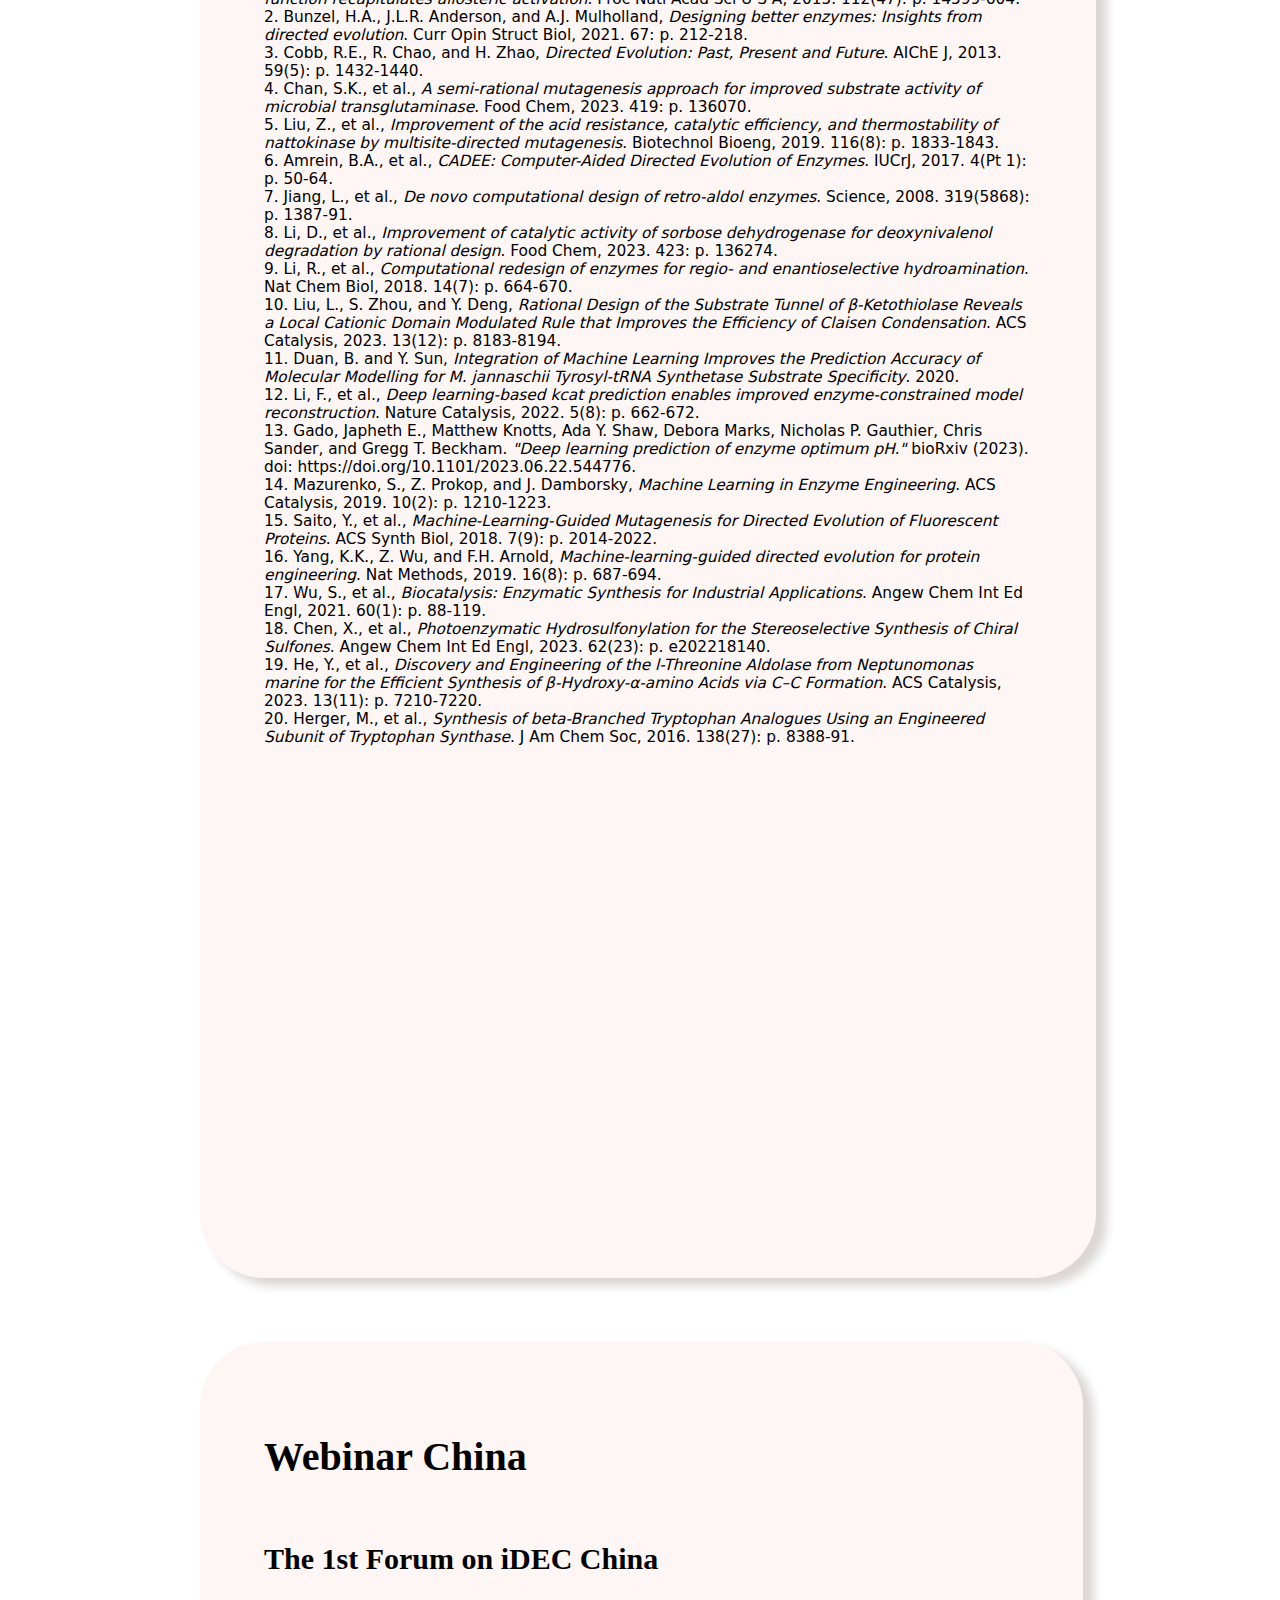
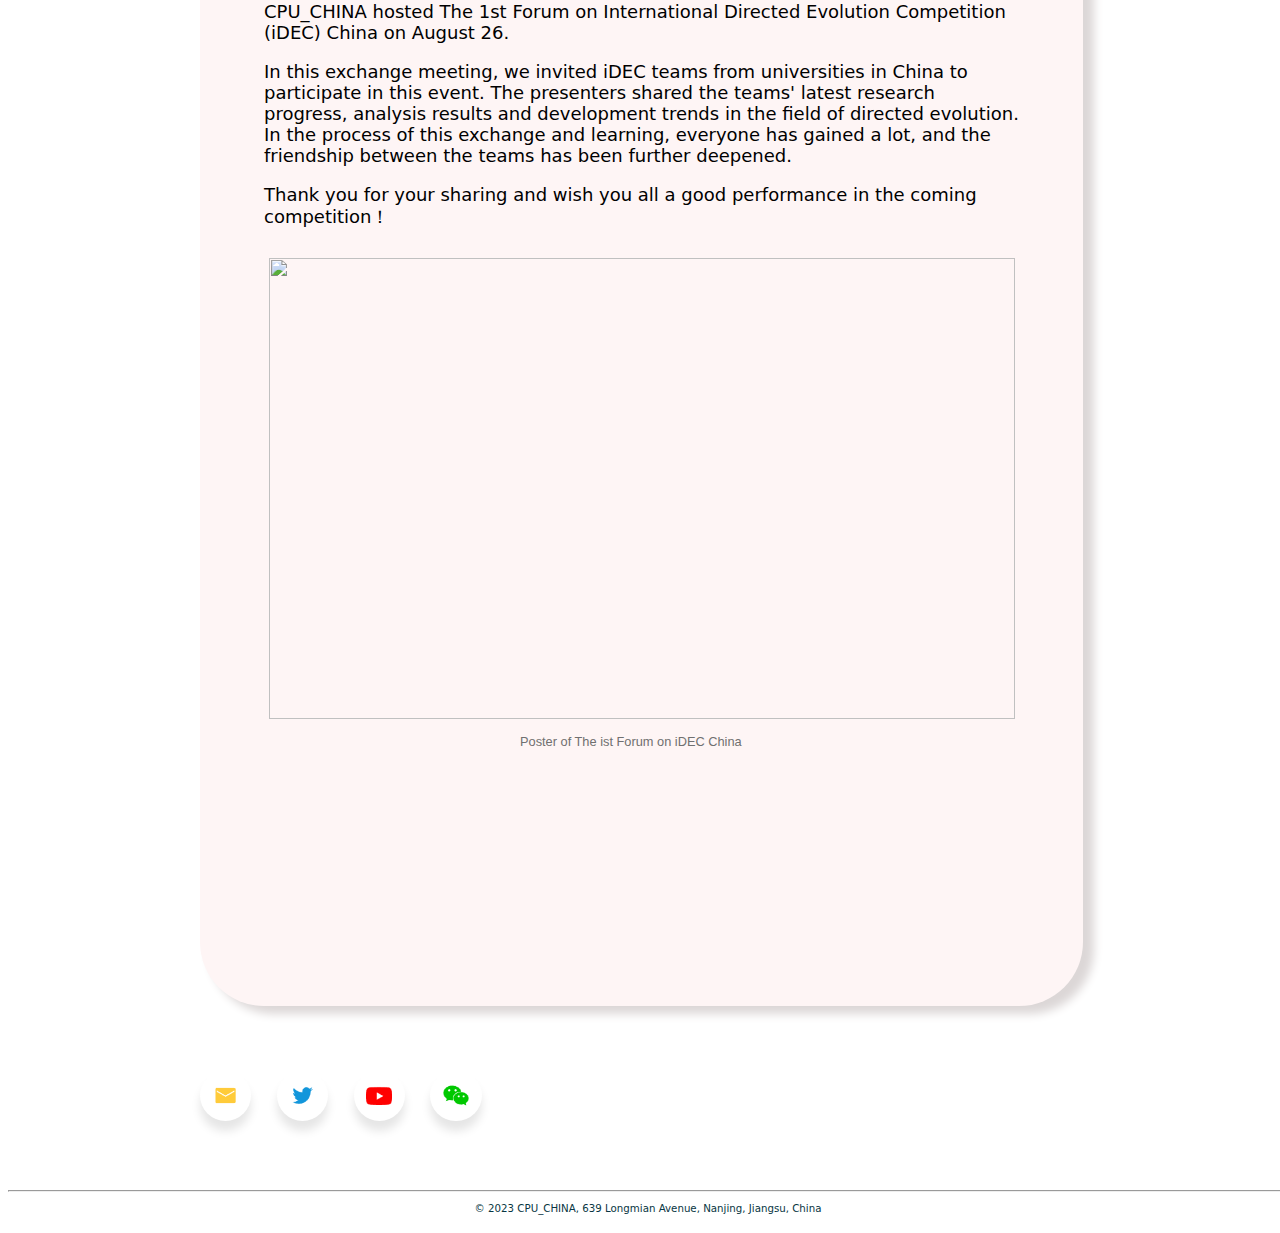
==== commit d5cfe711: "Fix bars" ====
--- a/html/DOCUMENTATION.html
+++ b/html/DOCUMENTATION.html
@@ -43,7 +43,7 @@
 		<div class="items">
 			<div class="menu1">
 		<a href="PROJECT.html" class="function">PROJECT</a>
-				<div style="background-color:rgba(255,255,255,0.8);border-bottom-left-radius: 2vw;border-bottom-right-radius: 2vw;width:16vw;margin-left:2vw;top:0；margin-bottom:1vw">
+				<div style="background-color:rgba(255,255,255,0.8);border-bottom-left-radius: 2vw;border-bottom-right-radius: 2vw;width:16vw;margin-left:2vw;top:0；margin-bottom:1vw;padding-bottom:0.5vw;padding-top:0.5vw;z-index: 999;border-top-left-radius: 2vw;border-top-right-radius: 2vw">
 		<div class="drop"><a href="PROJECT.html#aaa">Introduction</a></div>
 		<div class="drop"><a href="PROJECT.html#bbb">Results</a></div>
 					<div class="drop"><a href="TIMELINE.html">Timeline</a></div></div>
@@ -52,7 +52,7 @@
 		<div class="items">
 			<div class="menu2">
 			<a href="MEMBERS.html" class="function">TEAM</a>
-				<div style="background-color:rgba(255,255,255,0.8);border-bottom-left-radius: 2vw;border-bottom-right-radius: 2vw;width:16vw;margin-left:2vw;top:0；margin-bottom:1vw">
+				<div style="background-color:rgba(255,255,255,0.8);border-bottom-left-radius: 2vw;border-bottom-right-radius: 2vw;width:16vw;margin-left:2vw;top:0；margin-bottom:1vw;padding-bottom:0.5vw;padding-top:0.5vw;z-index: 999;border-top-left-radius: 2vw;border-top-right-radius: 2vw">
                 <div class="drop"><a href="MEMBERS.html#aaa">Members</a></div>
                 <div class="drop"><a href="SOCIAL MEDIA.html#aaa">Social Media</a></div>
 					<div class="drop"><a href="SOCIAL MEDIA.html#ccc">Sponsors</a></div></div>
@@ -61,7 +61,7 @@
 		<div class="items">
 			<div class="menu3">
 			<span><a href="DOCUMENTATION.html" class="function">DOCUMENTATION</a></span>
-				<div style="background-color:rgba(255,255,255,0.8);border-bottom-left-radius: 2vw;border-bottom-right-radius: 2vw;width:16vw;margin-left:2vw;top:0；margin-bottom:1vw">
+				<div style="background-color:rgba(255,255,255,0.8);border-bottom-left-radius: 2vw;border-bottom-right-radius: 2vw;width:16vw;margin-left:2vw;top:0；margin-bottom:1vw;padding-bottom:0.5vw;padding-top:0.5vw;z-index: 999;border-top-left-radius: 2vw;border-top-right-radius: 2vw">
                 <div class="drop"><a href="DOCUMENTATION.html#aaa">Models</a></div>
                 <div class="drop"><a href="DOCUMENTATION.html#bbb">Protocols</a></div>
 					<div class="drop"><a href="DOCUMENTATION.html#ccc">Webinar China</a></div></div>
@@ -147,7 +147,7 @@
 	<h1>Protocols</h1>
 	<br />
 		<h2>Supplementary Information</h2>
-		<p style="text-align: right"><a href="../SI.pdf" target="_blank" class="SI" >Open in a new page<img src="../images/文件.png" width="20" height="20" alt=""/></a></p>
+		<p style="text-align: right"><a href="../SI.pdf" target="_blank" class="SI website"><i>Open in a new page</i><img src="../images/文件.png" width="20" height="20" alt=""/></a></p>
 	  <p><embed type="application/pdf" src="../SI.pdf" style="width:100%;height: 50vw"></p>
 	  <br />
 		<h2>References</h2>
--- a/css/DOCUMENTATION.css
+++ b/css/DOCUMENTATION.css
@@ -317,6 +317,7 @@
 			display:inline-block;
 		    width:16vw;
 			font-family: Bronova;
+	        src:url("../font/Bronova Bold.ttf");
 			font-weight:bold;
 			font-size: 1.2vw;
 			color: rgba(184,236,215,1);
@@ -384,6 +385,7 @@
 	top:0;
     overflow:hidden;
 	font-family: Bronova;
+	src:url("../font/Bronova Bold.ttf");
 	font-weight: Bold;
 	font-size: 1.4vw;
 	z-index: 99;
@@ -411,6 +413,7 @@
 	top:0;
     overflow:hidden;
 	font-family: Bronova;
+	src:url("../font/Bronova Bold.ttf");
 	font-weight: Bold;
 	font-size: 1.4vw;
 	z-index: 99;
@@ -435,7 +438,8 @@
     position:fixed;
 	top:0;
     overflow:hidden;
-	font-family:Bronova;
+	font-family: Bronova;
+	src:url("../font/Bronova Bold.ttf");
 	font-weight: Bold;
 	font-size: 1.4vw;
 	z-index: 99;
